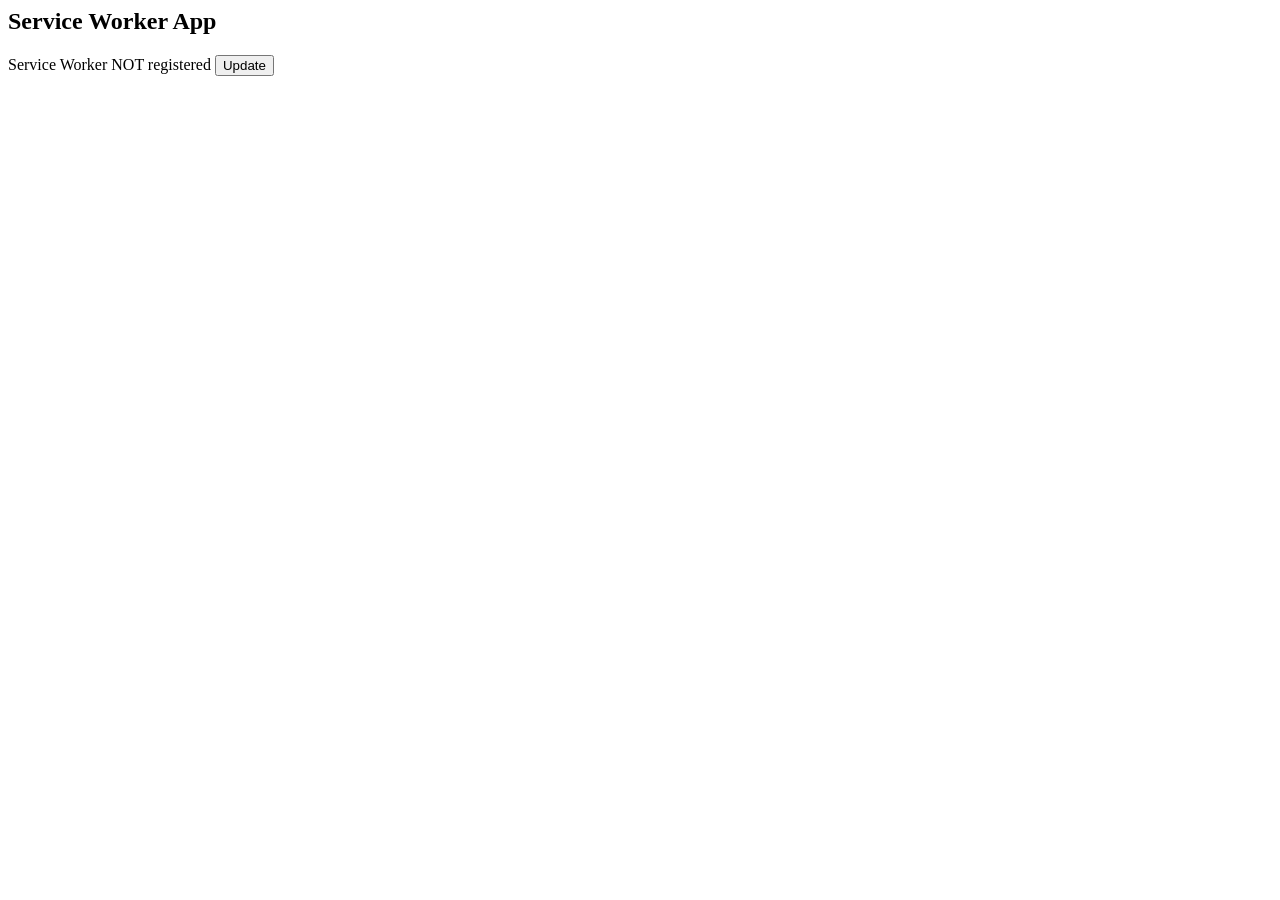
==== index.html @ 840a39ae "registering Service Worker" ====
<html lang="en">
<head>
    <meta charset="UTF-8">
    <meta name="viewport" content="width=device-width, initial-scale=1.0">
    <meta http-equiv="X-UA-Compatible" content="ie=edge">
    <title>Service Workers App</title>
</head>
<body>
    <h2>Service Worker App</h2>
    <output></output>
    <button onclick="update()">Update</button>
    <script>

        function update() {
            if('serviceWorker' in navigator){
                navigator.serviceWorker.getRegistration().then(registeration => {
                    registeration.update();
                }).catch(error => {
                    console.log("Error in updating Service Worker");
                })
            }
        }

        if('serviceWorker' in navigator) {
            
            //To register Service Worker
            navigator.serviceWorker.register("./serviceworker.js",{scope:"/"})
            .then(registeraton => {
                const scope = registeraton.scope;
                document.querySelector('output').innerHTML = `Service Worker registered successfully ${scope}`;
            })
            .catch(error => {
                document.querySelector("output").innerHTML = "Service Worker NOT registered";
            })


            //To Access Service Worker later on in the application
            navigator.serviceWorker.getRegistration().then(registeration => {
                registeration.addEventListener("updatefound", event => {
                    const swInstalling = registeration.installing;
                    swInstalling.addEventListener("statechanged", () =>{
                        if(swInstalling.state == 'installed'){
                            document.querySelector("output").innerHTML = "A New Service Worker is installed and waiting";
                        } else {
                            document.querySelector("output").innerHTML = "A new Service Worker is now controlling the page";
                        }
                    })
                })
            }).catch(error =>{

            })




        } else {
            document.querySelector("output").innerHTML = "Service Workers are not available";

        }


    </script>
</body>
</html>
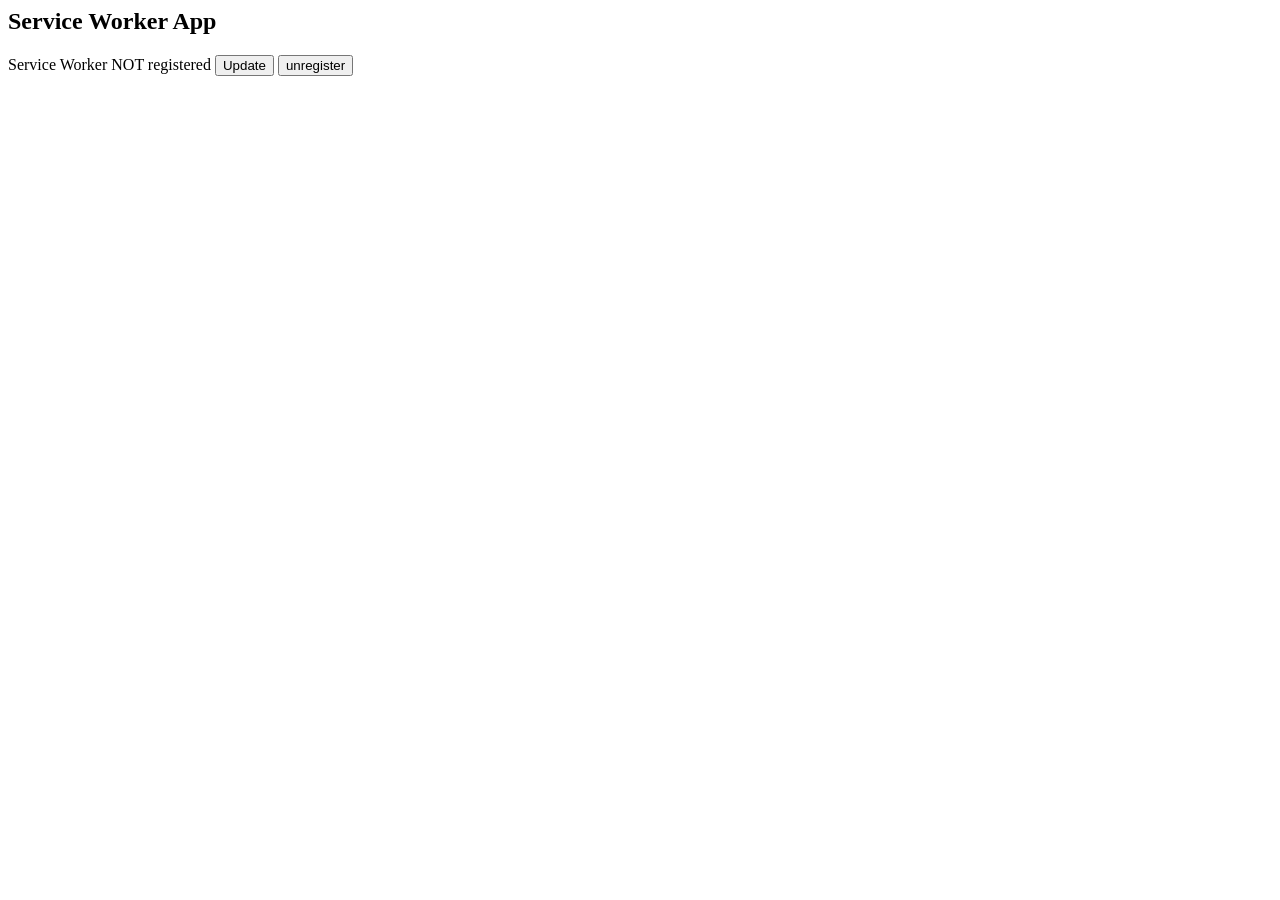
==== commit 8fdd3f84: "unregistering Service Worker" ====
--- a/index.html
+++ b/index.html
@@ -9,16 +9,23 @@
     <h2>Service Worker App</h2>
     <output></output>
     <button onclick="update()">Update</button>
+    <button onclick="unregister()">unregister</button>
     <script>
 
         function update() {
-            if('serviceWorker' in navigator){
-                navigator.serviceWorker.getRegistration().then(registeration => {
-                    registeration.update();
-                }).catch(error => {
-                    console.log("Error in updating Service Worker");
-                })
-            }
+            navigator.serviceWorker.getRegistration().then(registeration => {
+                registeration.update();
+            }).catch(error => {
+                console.log("Error in updating Service Worker");
+            })
+        }
+
+        function unregister() {
+            navigator.serviceWorker.getRegistration().then(registeration => {
+                registeration.unregister();
+            }).catch(error => {
+                console.log("Error in updating Service Worker");
+            })
         }
 
         if('serviceWorker' in navigator) {
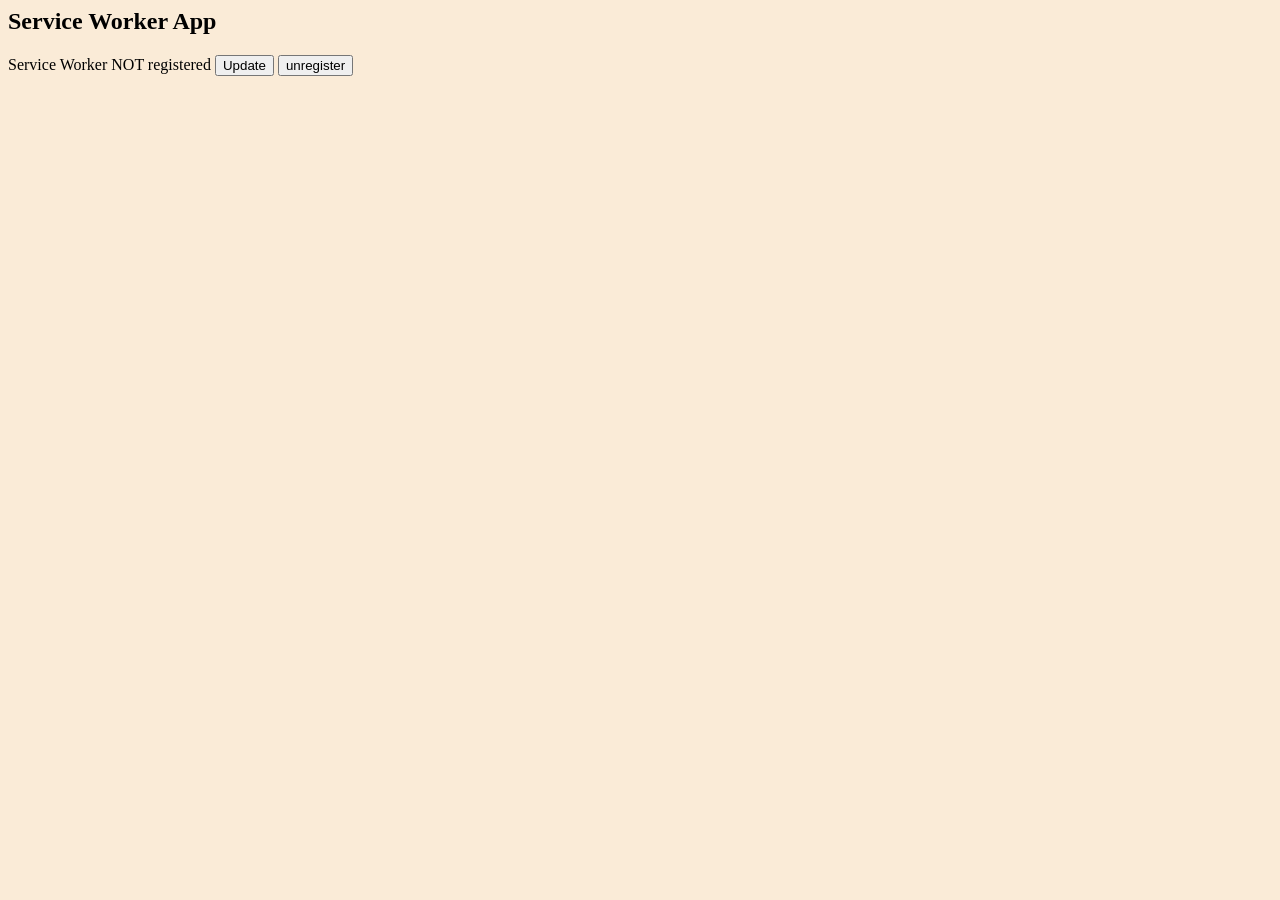
==== commit 739989ab: "Fetch event" ====
--- a/index.html
+++ b/index.html
@@ -4,6 +4,7 @@
     <meta name="viewport" content="width=device-width, initial-scale=1.0">
     <meta http-equiv="X-UA-Compatible" content="ie=edge">
     <title>Service Workers App</title>
+    <link href="style.css" rel="stylesheet" />
 </head>
 <body>
     <h2>Service Worker App</h2>
--- a/style.css
+++ b/style.css
@@ -0,0 +1,3 @@
+body {
+    background-color: antiquewhite;
+}
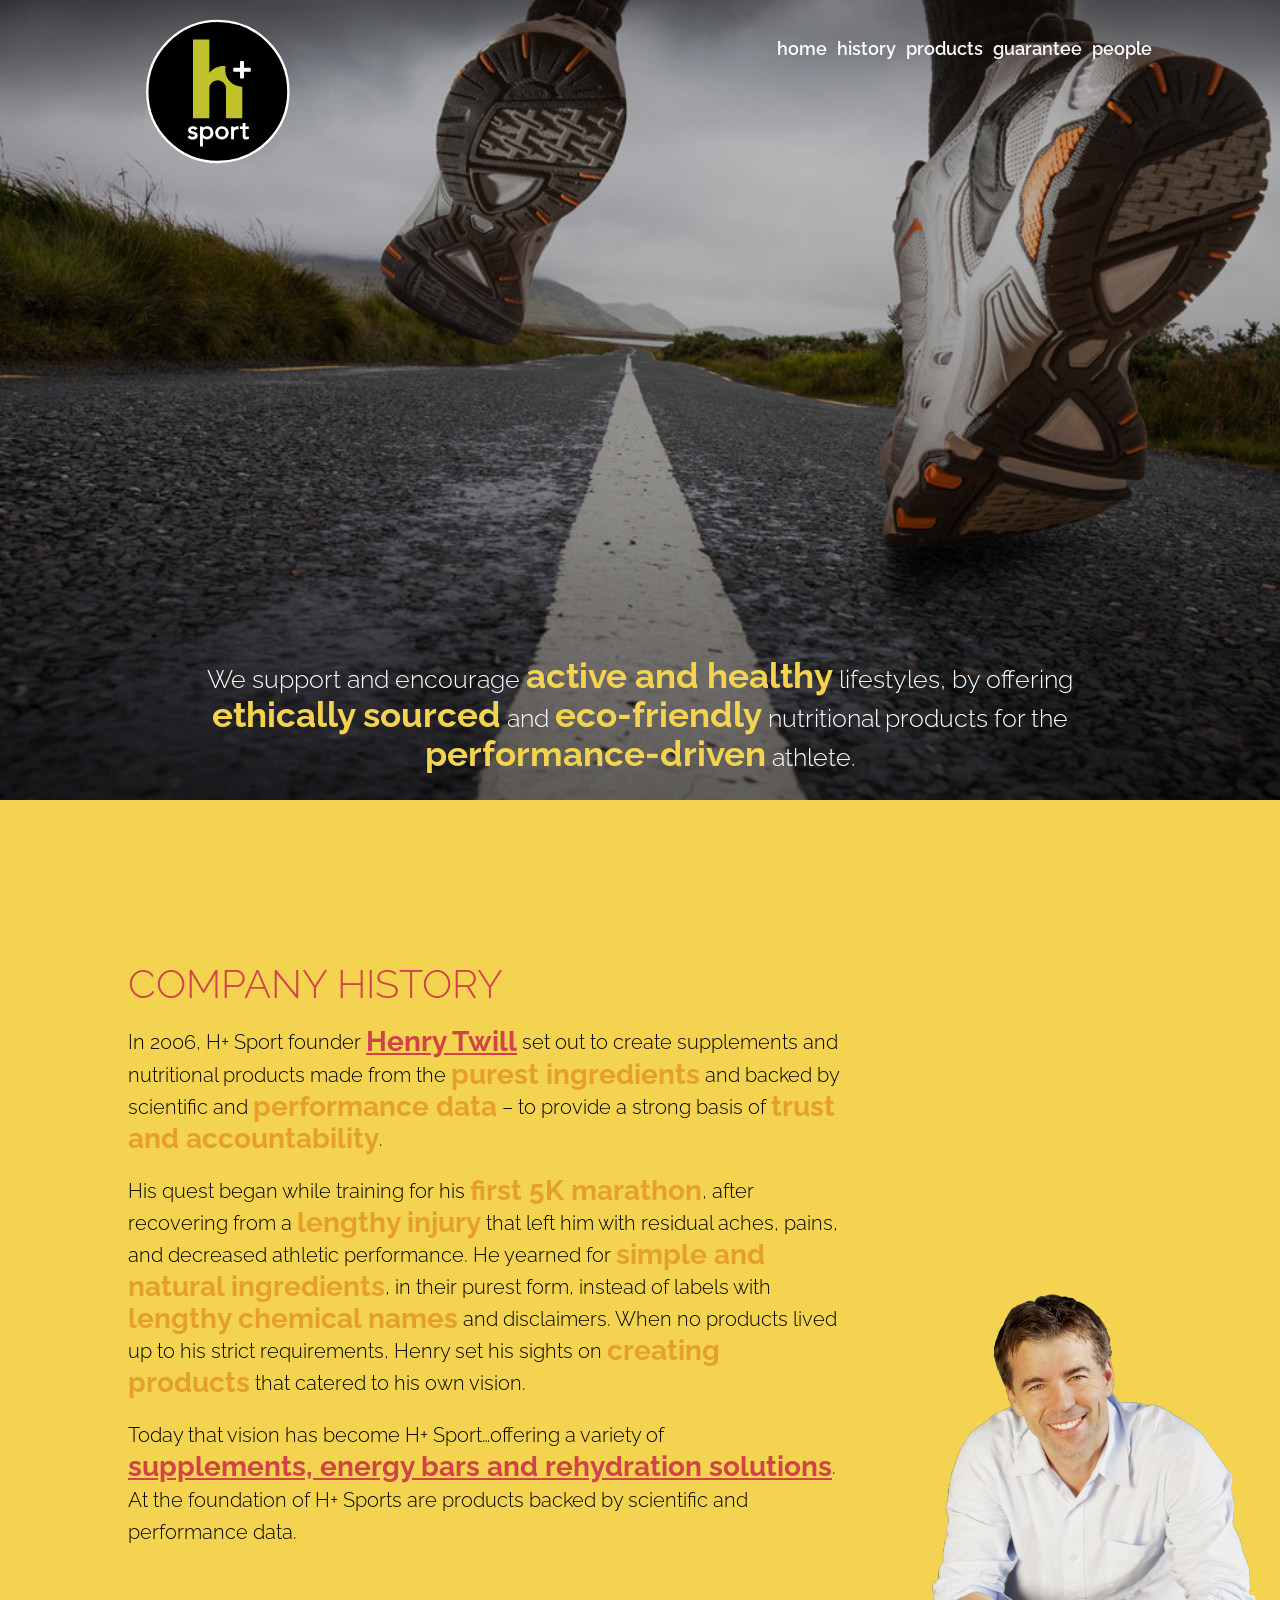
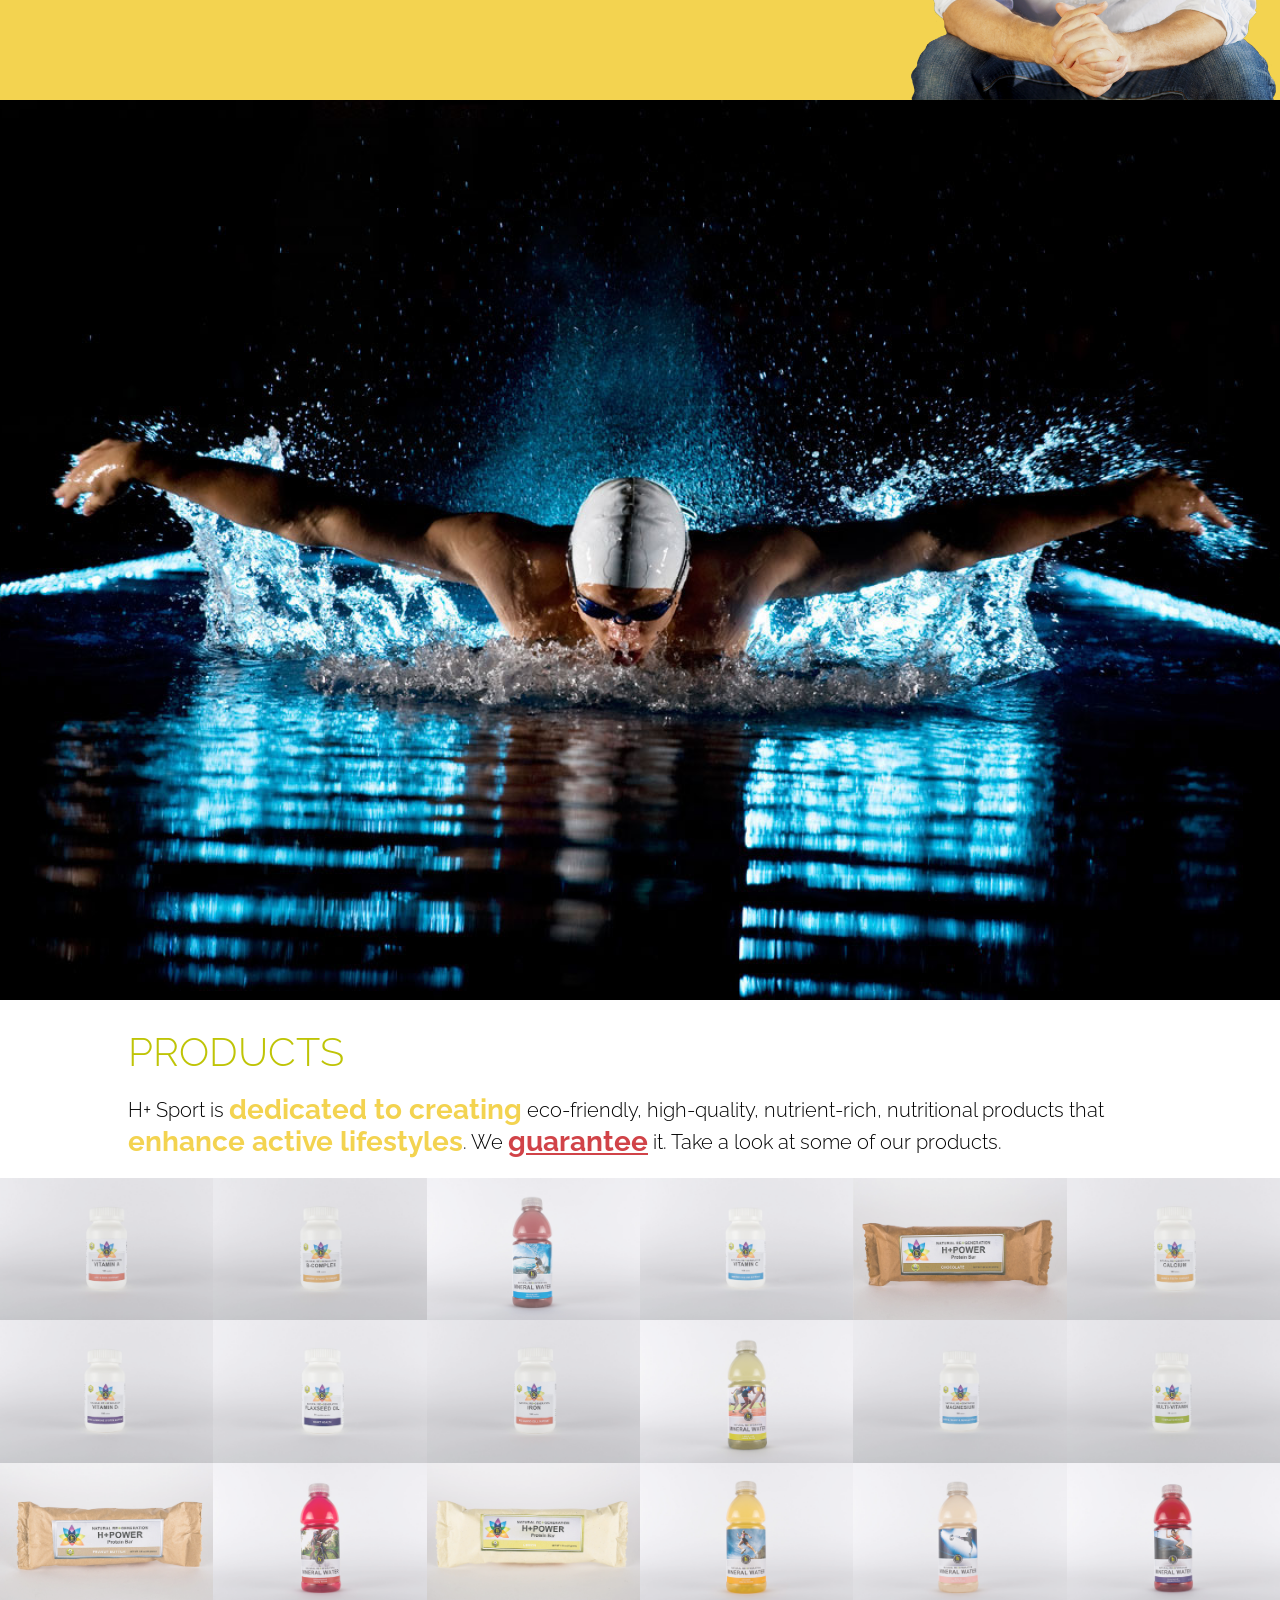
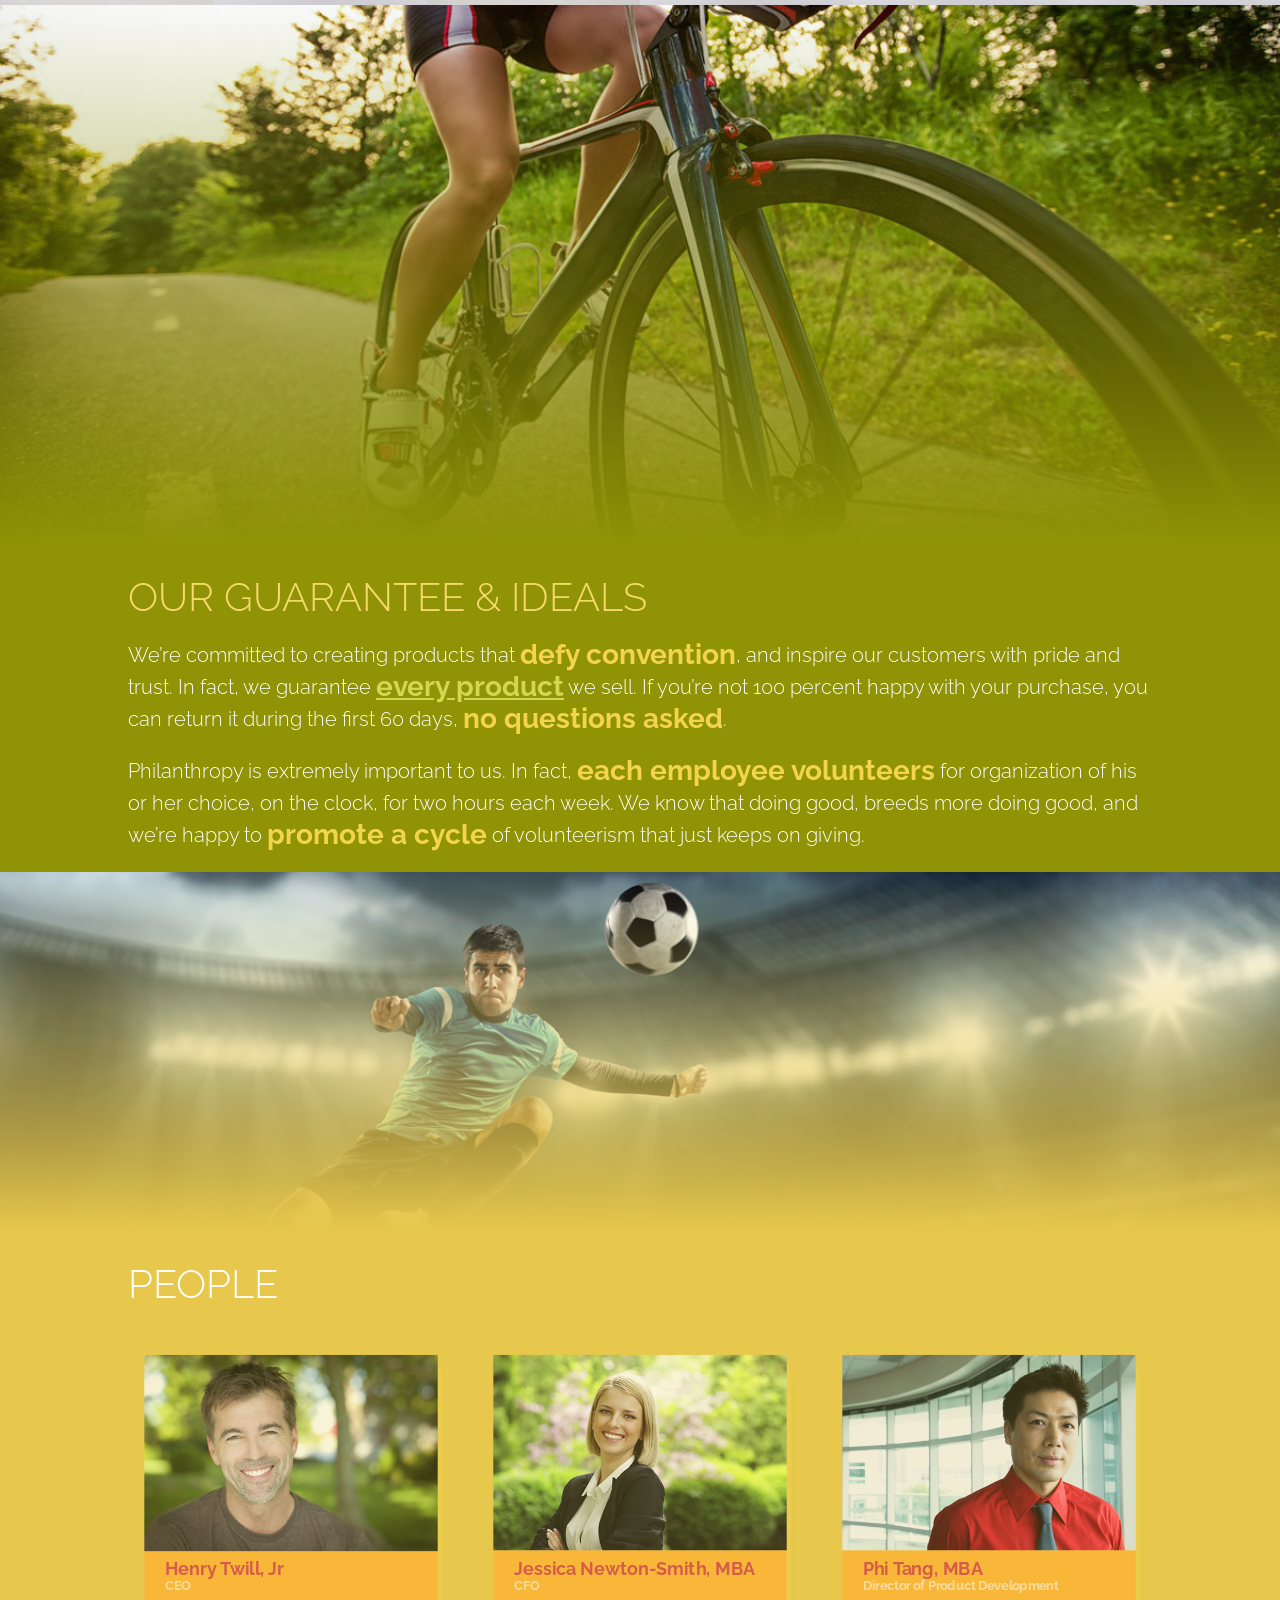
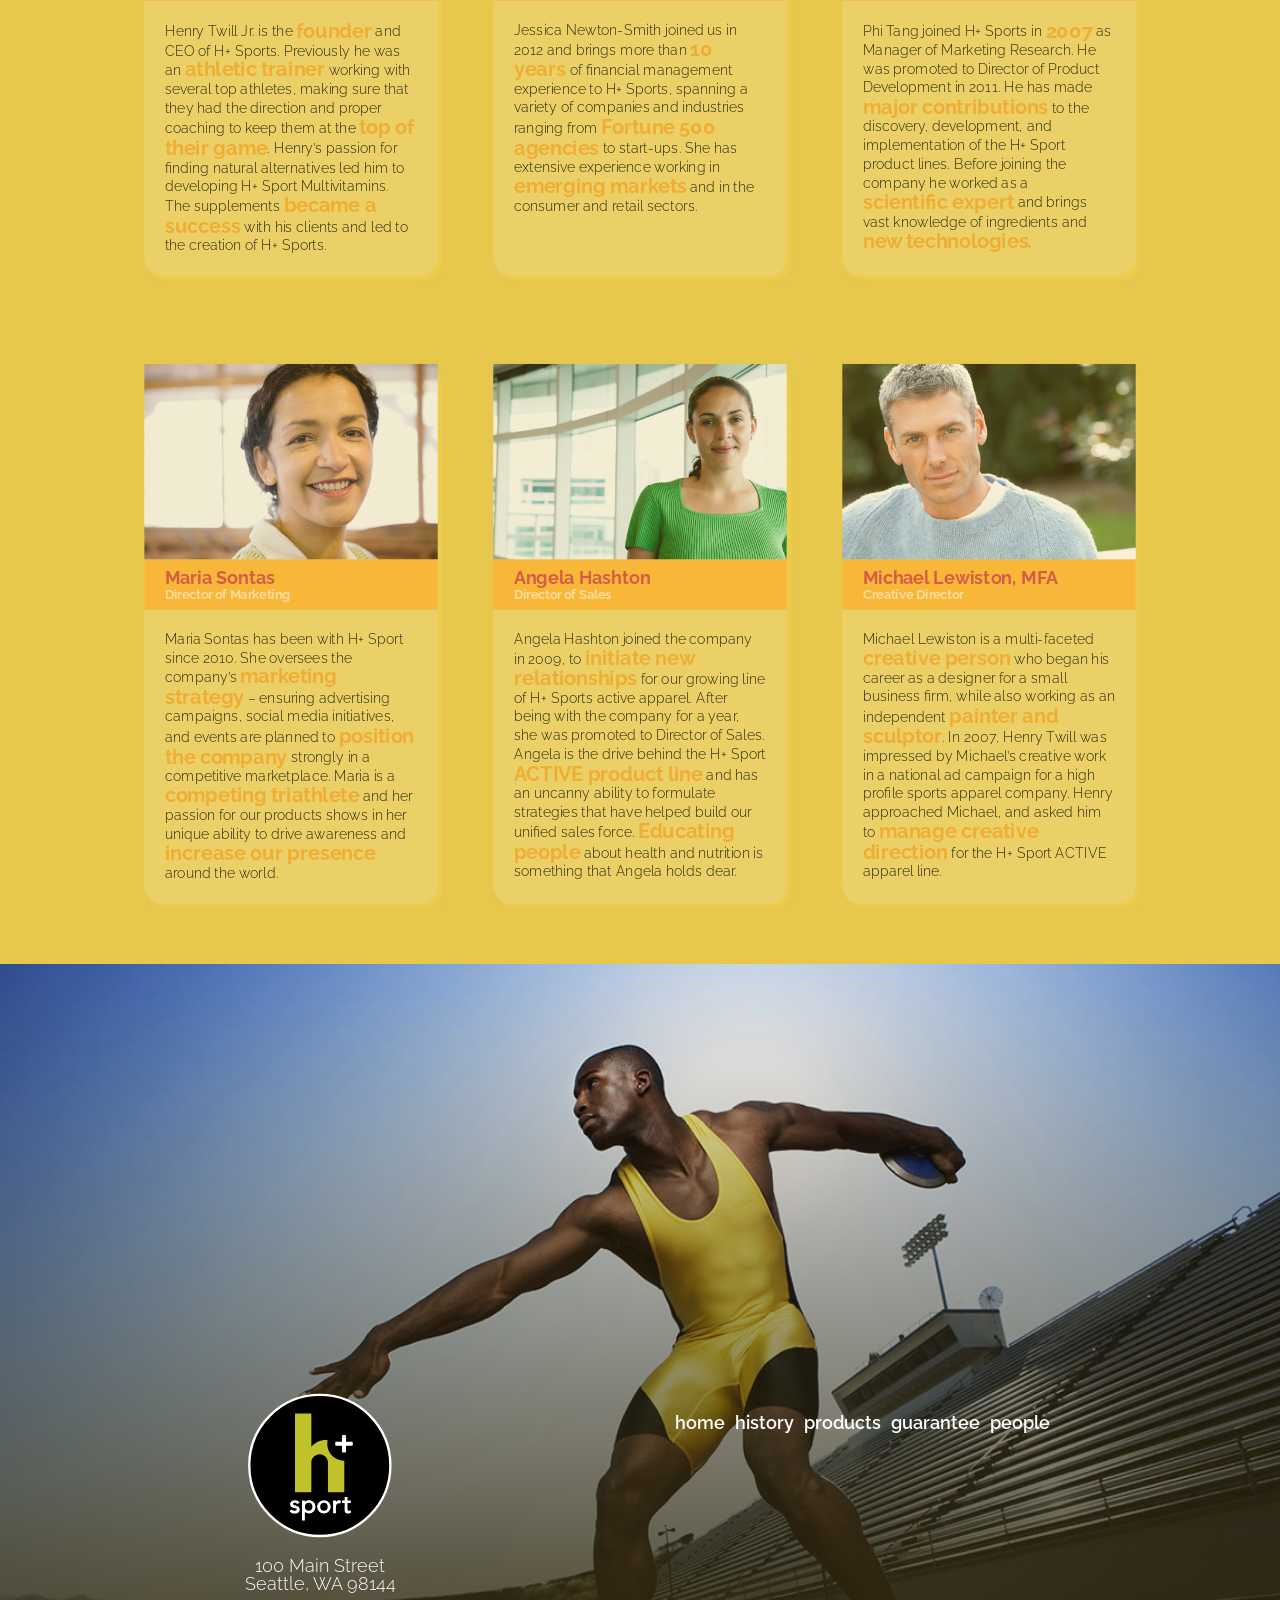
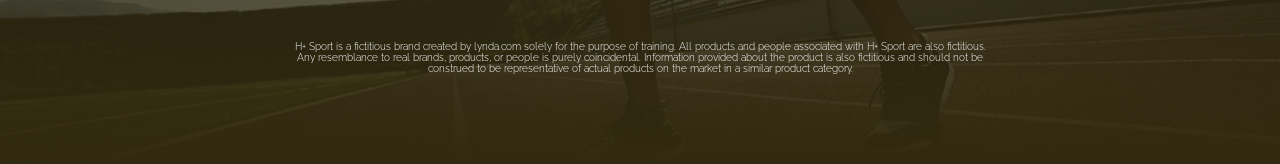
==== commit 7c5223cf: "Service Worker Request/Response" ====
--- a/index.html
+++ b/index.html
@@ -1,72 +1,99 @@
+<!doctype html>
 <html lang="en">
 <head>
-    <meta charset="UTF-8">
-    <meta name="viewport" content="width=device-width, initial-scale=1.0">
-    <meta http-equiv="X-UA-Compatible" content="ie=edge">
-    <title>Service Workers App</title>
-    <link href="style.css" rel="stylesheet" />
+  <meta charset="UTF-8">
+  <title>H+ Sport</title>
+  <link rel="stylesheet" href="css/style.css">
+  <meta name="viewport" content="width=device-width, initial-scale=1.0">
 </head>
 <body>
-    <h2>Service Worker App</h2>
-    <output></output>
-    <button onclick="update()">Update</button>
-    <button onclick="unregister()">unregister</button>
-    <script>
 
-        function update() {
-            navigator.serviceWorker.getRegistration().then(registeration => {
-                registeration.update();
-            }).catch(error => {
-                console.log("Error in updating Service Worker");
-            })
-        }
+<header id="home" class="header">
+  <nav class="nav" role="navigation">
+    <div class="container nav-elements">
+      <div class="branding">
+        <a href="#home"><img src="images/hpluslogo.svg" alt="Logo - H Plus Sports"></a>
+      </div><!-- branding -->
+      <ul class="navbar">
+        <li><a href="#home">home</a></li>
+        <li><a href="#history">history</a></li>
+        <li><a href="#products">products</a></li>
+        <li><a href="#guarantee">guarantee</a></li>
+        <li><a href="#people">people</a></li>
+      </ul><!-- navbar -->
+    </div><!-- container nav-elements -->
+  </nav>
+  <div class="container tagline">
+    <h1 class="headline">Our Mission</h1>
+    <p>We support and encourage <em>active and healthy</em> lifestyles, by offering <em>ethically sourced</em> and <em>eco-friendly</em> nutritional products for the <em>performance-driven</em> athlete.</p>
+  </div><!-- container tagline -->
+</header><!-- #home -->
 
-        function unregister() {
-            navigator.serviceWorker.getRegistration().then(registeration => {
-                registeration.unregister();
-            }).catch(error => {
-                console.log("Error in updating Service Worker");
-            })
-        }
+<section id="history" class="section">
+  <div class="container">
+    <div class="text-content">
+      <h2 class="headline">Company History</h2>
+      <p>In 2006, H+ Sport founder <a href="#employees-henrytwill">Henry Twill</a> set out to create supplements and nutritional products made from the <em>purest ingredients</em> and backed by scientific and <em>performance data</em> – to provide a strong basis of <em>trust and accountability</em>.</p>
+      <p>His quest began while training for his <em>first 5K marathon</em>, after recovering from a <em>lengthy injury</em> that left him with residual aches, pains, and decreased athletic performance. He yearned for <em>simple and natural ingredients</em>, in their purest form, instead of labels with <em>lengthy chemical names</em> and disclaimers. When no products lived up to his strict requirements, Henry set his sights on <em>creating products</em> that catered to his own vision.</p>
+      <p>Today that vision has become H+ Sport…offering a variety of <a href="#products">supplements, energy bars and rehydration solutions</a>. At the foundation of H+ Sports are products backed by scientific and performance data.</p>
+    </div>
+  </div><!-- container text -->
+</section><!-- #history -->
 
-        if('serviceWorker' in navigator) {
-            
-            //To register Service Worker
-            navigator.serviceWorker.register("./serviceworker.js",{scope:"/"})
-            .then(registeraton => {
-                const scope = registeraton.scope;
-                document.querySelector('output').innerHTML = `Service Worker registered successfully ${scope}`;
-            })
-            .catch(error => {
-                document.querySelector("output").innerHTML = "Service Worker NOT registered";
-            })
+<section id="products" class="section">
+  <header class="imageheader"></header>
+  <div class="container">
+    <h2 class="headline">Products</h2>
+    <p>H+ Sport is <em>dedicated to creating</em> eco-friendly, high-quality, nutrient-rich, nutritional products that <em>enhance active lifestyles</em>. We <a href="#guarantee">guarantee</a> it. Take a look at some of our products.</p>
+  </div><!-- container -->
 
+  <ul class="product-list"></ul>
+</section><!-- #products -->
 
-            //To Access Service Worker later on in the application
-            navigator.serviceWorker.getRegistration().then(registeration => {
-                registeration.addEventListener("updatefound", event => {
-                    const swInstalling = registeration.installing;
-                    swInstalling.addEventListener("statechanged", () =>{
-                        if(swInstalling.state == 'installed'){
-                            document.querySelector("output").innerHTML = "A New Service Worker is installed and waiting";
-                        } else {
-                            document.querySelector("output").innerHTML = "A new Service Worker is now controlling the page";
-                        }
-                    })
-                })
-            }).catch(error =>{
+<section id="guarantee" class="section">
+  <header class="imageheader"></header>
+  <div class="container">
+    <h2 class="headline">Our Guarantee &amp; Ideals</h2>
+    <p>We’re committed to creating products that <em>defy convention</em>, and inspire our customers with pride and trust. In fact, we guarantee <a href="#products">every product</a> we sell. If you’re not 100 percent happy with your purchase, you can return it during the first 60 days, <em>no questions asked</em>.</p>
+    <p>Philanthropy is extremely important to us. In fact, <em>each employee volunteers</em> for organization of his or her choice, on the clock, for two hours each week. We know that doing good, breeds more doing good, and we’re happy to <em>promote a cycle</em> of volunteerism that just keeps on giving.</p>
+  </div>
+</section><!-- guarantee -->
 
-            })
+<section id="people" class="section">
+  <header class="imageheader"></header>
+  <div class="container">
+    <h2 class="headline">People</h2>
+    <div class="people-cards"></div>
+</section><!-- people -->
 
+<footer class="footer">
+  <header class="imageheader"></header>
+  <div class="container">
+  <nav class="nav" role="navigation">
+    <div class="container nav-elements">
+      <div class="branding">
+        <a href="#home"><img src="images/hpluslogo.svg" alt="Logo - H Plus Sports"></a>
+        <p class="address">100 Main Street<br>
+        Seattle, WA 98144
+      </p>
+      </div>
+      <ul class="navbar">
+        <li><a href="#home">home</a></li>
+        <li><a href="#history">history</a></li>
+        <li><a href="#products">products</a></li>
+        <li><a href="#guarantee">guarantee</a></li>
+        <li><a href="#people">people</a></li>
+      </ul>
+    </div>
+  </nav>
+  <p class="legal">H+ Sport is a fictitious brand created by lynda.com solely for the purpose of training. All products and people associated with H+ Sport are also fictitious. Any resemblance to real brands, products, or people is purely coincidental. Information provided about the product is also fictitious and should not be construed to be representative of actual products on the market in a similar product category.</p>
+</div><!-- container -->
+</footer><!-- footer -->
 
+<script src="js/tv4.min.js"></script>
+<script src="js/data.js"></script>
+<script src="js/schemas.js"></script>
+<script src="js/script.js"></script>
 
-
-        } else {
-            document.querySelector("output").innerHTML = "Service Workers are not available";
-
-        }
-
-
-    </script>
 </body>
-</html>+</html>
--- a/css/style.css
+++ b/css/style.css
@@ -0,0 +1,5 @@
+@import url(https://fonts.googleapis.com/css?family=Raleway:300,600,700);html{font-size:62.5%;box-sizing:border-box}*,:after,:before{box-sizing:inherit}body{margin:0;padding:0;color:#000;background-color:#fff;font-family:Raleway,Helvetica,Arial,sans-serif;font-size:1.8rem;line-height:160%;font-weight:300}.container{width:80%;max-width:1200px;margin:0 auto}h1,h2,h3,h4,h5,h6{margin:0;padding:0;font-family:Raleway,Helvetica,Arial,sans-serif;color:#bfc406}img{display:block;max-width:100%}a{font-weight:700;color:#d14348}a:focus,a:hover{text-decoration:none}em{font-weight:700;font-size:140%;color:#f3d350;font-style:normal}.header{background:-webkit-linear-gradient(top,rgba(0,0,0,.2),rgba(0,0,0,.5)),url(../images/backgrounds/running.jpg);background:linear-gradient(180deg,rgba(0,0,0,.2),rgba(0,0,0,.5)),url(../images/backgrounds/running.jpg);background-repeat:no-repeat;background-position:center center;background-size:cover;height:100vh;max-height:500px;display:-webkit-box;display:-webkit-flex;display:-ms-flexbox;display:flex;-webkit-box-orient:vertical;-webkit-box-direction:normal;-webkit-flex-direction:column;-ms-flex-direction:column;flex-direction:column;-webkit-box-pack:justify;-webkit-justify-content:space-between;-ms-flex-pack:justify;justify-content:space-between;text-align:center}.header .tagline{display:none}@media screen and (min-width:600px){.header{background:-webkit-linear-gradient(top,rgba(0,0,0,.2),rgba(0,0,0,.5)),url(../images/backgrounds/running.jpg);background:linear-gradient(180deg,rgba(0,0,0,.2),rgba(0,0,0,.5)),url(../images/backgrounds/running.jpg);background-repeat:no-repeat;background-position:center center;background-size:cover;height:100vh;max-height:800px}}@media screen and (min-width:600px){.header .tagline{display:block;color:#fff;max-width:40em;line-height:140%;font-size:2.5rem}.header .tagline h1{display:none}.header .tagline em{font-size:140%;color:#f3d350;font-style:normal}}.nav{margin-top:1.75rem/* navelements */}.nav .nav-elements{/* navbar */}.nav .nav-elements .branding{max-width:180px;margin:0 auto}.nav .nav-elements .navbar{margin:0;padding:0;line-height:120%;list-style-type:none;margin-top:2rem;width:100%}.nav .nav-elements .navbar a{font-weight:600;color:#fff;text-decoration:none;padding:0 1rem;-webkit-transition:1s ease-out;transition:1s ease-out}.nav .nav-elements .navbar a:after{content:'';display:block;height:5px;width:0;margin:0 .5rem;-webkit-transition:width .3s ease-out,background-color .3s ease-out;transition:width .3s ease-out,background-color .3s ease-out}.nav .nav-elements .navbar a:hover{color:#f3d350}.nav .nav-elements .navbar a:hover:after{width:100%;background:#f3d350}@media screen and (min-width:600px){.nav .nav-elements{display:-webkit-box;display:-webkit-flex;display:-ms-flexbox;display:flex}}@media screen and (min-width:600px){.nav .nav-elements .branding{width:30%;margin:0}}@media screen and (min-width:600px){.nav .nav-elements .navbar{display:-webkit-box;display:-webkit-flex;display:-ms-flexbox;display:flex;-webkit-box-pack:end;-webkit-justify-content:flex-end;-ms-flex-pack:end;justify-content:flex-end;-webkit-align-content:flex-start;-ms-flex-line-pack:start;align-content:flex-start;-webkit-flex-wrap:wrap;-ms-flex-wrap:wrap;flex-wrap:wrap}}
+/* nav */.footer{background-color:#312a10;color:#fff;padding:0 0 5em;line-height:100%;text-align:center;display:-webkit-box;display:-webkit-flex;display:-ms-flexbox;display:flex;-webkit-box-align:end;-webkit-align-items:flex-end;-ms-flex-align:end;align-items:flex-end;background:-webkit-linear-gradient(top,transparent,#312a10),url(../images/backgrounds/discthrower.jpg);background:linear-gradient(180deg,transparent,#312a10),url(../images/backgrounds/discthrower.jpg);background-repeat:no-repeat;background-position:center center;background-size:cover;height:100vh;max-height:800px}.footer .nav{margin-top:0}.footer .legal{max-width:700px;margin:0 auto;font-size:1rem;line-height:110%;margin-top:3rem}.section{min-height:40vh;display:-webkit-box;display:-webkit-flex;display:-ms-flexbox;display:flex;-webkit-box-orient:vertical;-webkit-box-direction:normal;-webkit-flex-direction:column;-ms-flex-direction:column;flex-direction:column;-webkit-box-pack:center;-webkit-justify-content:center;-ms-flex-pack:center;justify-content:center;line-height:160%}.section .headline{text-transform:uppercase;font-weight:300;font-size:4rem;margin-top:3rem;line-height:110%}.section a,.section em{font-size:140%;vertical-align:-6%}@media screen and (min-width:600px){.section{font-size:2rem}}#history{background-color:#f3d350}#history .headline{color:#d14348}#history em{color:#e69f2a}@media screen and (min-width:1200px){#history{background-image:url(../images/employees/HenryTwill_outline.png);background-repeat:no-repeat;background-position:bottom right;background-size:30% auto;min-height:100vh}#history .text-content{width:70%}}#products{/*.product-list*/}#products .imageheader{background:-webkit-linear-gradient(top,transparent,transparent),url(../images/backgrounds/swimming.jpg);background:linear-gradient(180deg,transparent,transparent),url(../images/backgrounds/swimming.jpg);background-repeat:no-repeat;background-position:center center;background-size:cover;height:100vh;max-height:auto}#products .product-list{padding:0;margin:0;list-style:none;display:-webkit-box;display:-webkit-flex;display:-ms-flexbox;display:flex;-webkit-flex-flow:row wrap;-ms-flex-flow:row wrap;flex-flow:row wrap/*.product-item*/}#products .product-list .product-item{position:relative;color:#fff;overflow:hidden;width:50%;-webkit-transition:all .4s ease-in-out;transition:all .4s ease-in-out;opacity:.8/*.product-name*/}#products .product-list .product-item .product-name{background:#d14348;color:#f3d350;font-weight:700;font-size:80%;text-align:center;position:absolute;bottom:0;width:100%;display:none}#products .product-list .product-item:focus .product-name,#products .product-list .product-item:hover .product-name{display:block}#products .product-list .product-item:focus,#products .product-list .product-item:hover{opacity:1;-webkit-transform:scale(1.3);transform:scale(1.3);z-index:1}#products .product-list .product-item:focus .product-name,#products .product-list .product-item:hover .product-name{display:block;-webkit-animation:a 1s;animation:a 1s}@-webkit-keyframes a{0%{-webkit-transform:translate3d(0,100%,0);transform:translate3d(0,100%,0);visibility:visible}to{-webkit-transform:translateZ(0);transform:translateZ(0)}}@keyframes a{0%{-webkit-transform:translate3d(0,100%,0);transform:translate3d(0,100%,0);visibility:visible}to{-webkit-transform:translateZ(0);transform:translateZ(0)}}@media screen and (min-width:600px){#products .product-list .product-item{width:33.33333%}}@media screen and (min-width:900px){#products .product-list .product-item{width:25%}}@media screen and (min-width:1200px){#products .product-list .product-item{width:16.66667%}}
+/* products*/#guarantee{color:#fff;font-size:2rem;background-color:#8f9305}#guarantee .imageheader{background:-webkit-linear-gradient(top,transparent,#8f9305),url(../images/backgrounds/cycling.jpg);background:linear-gradient(180deg,transparent,#8f9305),url(../images/backgrounds/cycling.jpg);background-repeat:no-repeat;background-position:bottom;background-size:cover;height:100vh;max-height:60vh}#guarantee .headline{color:#f5da6a}#guarantee a{color:#d2d651}#people{background-color:#e7c84c/*.people-cards*/}#people .imageheader{background:-webkit-linear-gradient(top,transparent,#e7c84c),url(../images/backgrounds/soccer.jpg);background:linear-gradient(180deg,transparent,#e7c84c),url(../images/backgrounds/soccer.jpg);background-repeat:no-repeat;background-position:top;background-size:cover;height:100vh;max-height:40vh}#people .headline{color:#fff;padding-bottom:2rem}#people .people-cards{/*.person-card*/}#people .people-cards .person-card{background:hsla(0,0%,100%,.2);box-shadow:5px 5px 3px rgba(243,211,80,.5);border-radius:20px;margin-bottom:3rem;-webkit-transition:all .2s ease-in;transition:all .2s ease-in;-webkit-transform:scale(.9);transform:scale(.9);opacity:.8/*.card-text*/}#people .people-cards .person-card .card-info{background:rgba(255,177,47,.9);padding:3% 7%}#people .people-cards .person-card .card-info .card-name{font-size:2rem;line-height:110%;color:#d14348}#people .people-cards .person-card .card-info .card-title{color:hsla(0,0%,100%,.6);font-size:1.4rem;line-height:100%}
+/*.card-info*/#people .people-cards .person-card .card-text{font-size:1.6rem;font-weight:300;line-height:130%;margin:0;padding:7%}#people .people-cards .person-card .card-text em{color:#f2a82d;font-size:2.2rem}#people .people-cards .person-card:hover{-webkit-transform:scale(1.05);transform:scale(1.05);opacity:1}@media screen and (min-width:600px){#people .people-cards{display:-webkit-box;display:-webkit-flex;display:-ms-flexbox;display:flex;-webkit-flex-wrap:wrap;-ms-flex-wrap:wrap;flex-wrap:wrap;-webkit-box-pack:justify;-webkit-justify-content:space-between;-ms-flex-pack:justify;justify-content:space-between}}@media screen and (min-width:600px){#people .people-cards .person-card{width:calc(100%/2 - 1.5rem)}}@media screen and (min-width:1200px){#people .people-cards .person-card{width:calc(100%/3 - 1.5rem)}}
+/*.people*/
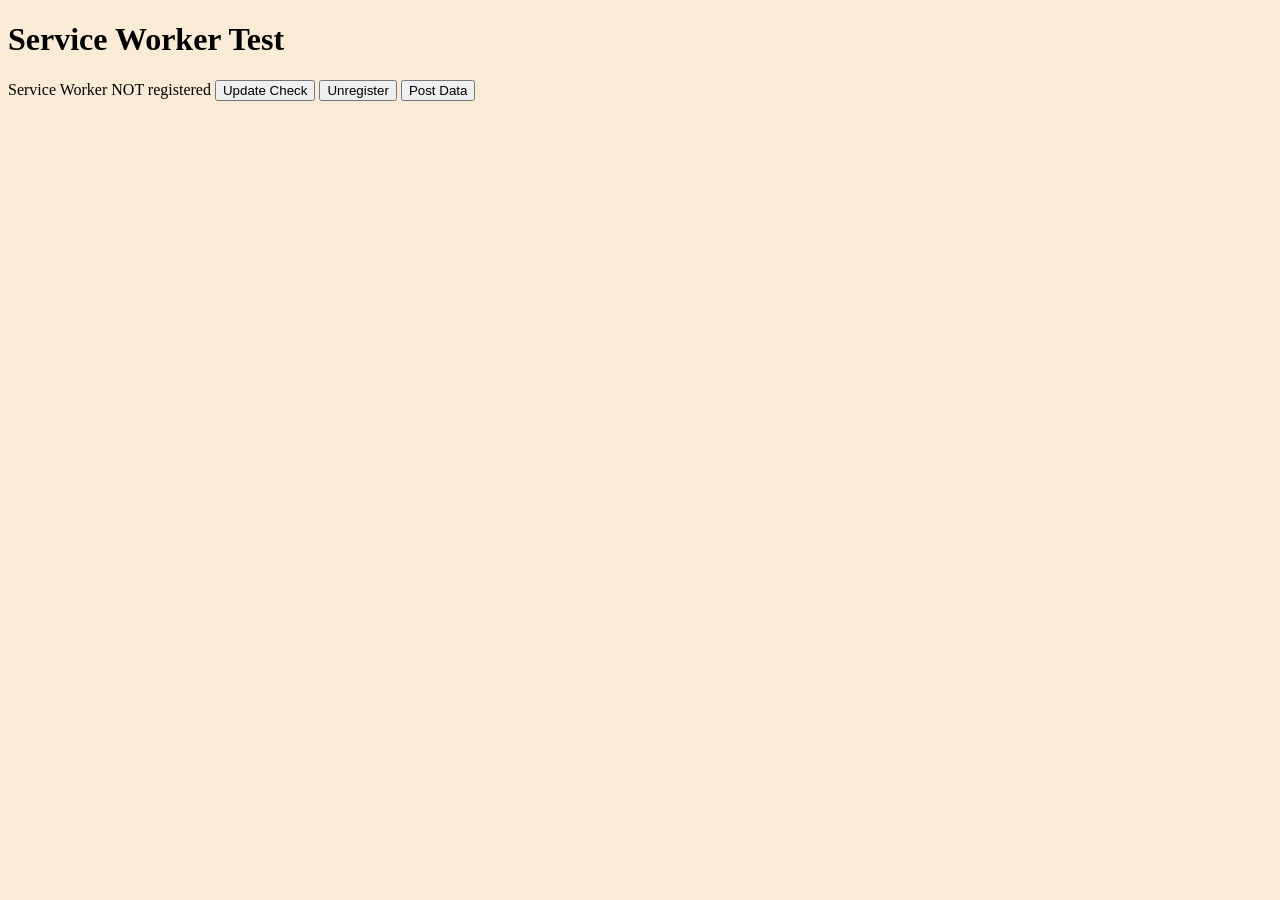
==== commit 4b566951: "Reverting last commit" ====
--- a/index.html
+++ b/index.html
@@ -1,99 +1,75 @@
 <!doctype html>
-<html lang="en">
-<head>
-  <meta charset="UTF-8">
-  <title>H+ Sport</title>
-  <link rel="stylesheet" href="css/style.css">
-  <meta name="viewport" content="width=device-width, initial-scale=1.0">
-</head>
-<body>
+<title>First Service Worker</title>
 
-<header id="home" class="header">
-  <nav class="nav" role="navigation">
-    <div class="container nav-elements">
-      <div class="branding">
-        <a href="#home"><img src="images/hpluslogo.svg" alt="Logo - H Plus Sports"></a>
-      </div><!-- branding -->
-      <ul class="navbar">
-        <li><a href="#home">home</a></li>
-        <li><a href="#history">history</a></li>
-        <li><a href="#products">products</a></li>
-        <li><a href="#guarantee">guarantee</a></li>
-        <li><a href="#people">people</a></li>
-      </ul><!-- navbar -->
-    </div><!-- container nav-elements -->
-  </nav>
-  <div class="container tagline">
-    <h1 class="headline">Our Mission</h1>
-    <p>We support and encourage <em>active and healthy</em> lifestyles, by offering <em>ethically sourced</em> and <em>eco-friendly</em> nutritional products for the <em>performance-driven</em> athlete.</p>
-  </div><!-- container tagline -->
-</header><!-- #home -->
+<h1>Service Worker Test</h1>
+<link rel="stylesheet" href="styles.css">
+<output></output>
 
-<section id="history" class="section">
-  <div class="container">
-    <div class="text-content">
-      <h2 class="headline">Company History</h2>
-      <p>In 2006, H+ Sport founder <a href="#employees-henrytwill">Henry Twill</a> set out to create supplements and nutritional products made from the <em>purest ingredients</em> and backed by scientific and <em>performance data</em> – to provide a strong basis of <em>trust and accountability</em>.</p>
-      <p>His quest began while training for his <em>first 5K marathon</em>, after recovering from a <em>lengthy injury</em> that left him with residual aches, pains, and decreased athletic performance. He yearned for <em>simple and natural ingredients</em>, in their purest form, instead of labels with <em>lengthy chemical names</em> and disclaimers. When no products lived up to his strict requirements, Henry set his sights on <em>creating products</em> that catered to his own vision.</p>
-      <p>Today that vision has become H+ Sport…offering a variety of <a href="#products">supplements, energy bars and rehydration solutions</a>. At the foundation of H+ Sports are products backed by scientific and performance data.</p>
-    </div>
-  </div><!-- container text -->
-</section><!-- #history -->
+<button onclick="update()">Update Check</button>
+<button onclick="unregister()">Unregister</button>
+<button onclick="postData()">Post Data</button>
 
-<section id="products" class="section">
-  <header class="imageheader"></header>
-  <div class="container">
-    <h2 class="headline">Products</h2>
-    <p>H+ Sport is <em>dedicated to creating</em> eco-friendly, high-quality, nutrient-rich, nutritional products that <em>enhance active lifestyles</em>. We <a href="#guarantee">guarantee</a> it. Take a look at some of our products.</p>
-  </div><!-- container -->
+<script>
+function postData() {
+    fetch("/api/data", {
+        method: "POST",
+        body: {
+            data: ["Chile", "USA", "China"]
+        }
+    })
+}
 
-  <ul class="product-list"></ul>
-</section><!-- #products -->
+function update() {
+    navigator.serviceWorker.getRegistration()
+        .then(registration => {
+            registration.update();
+        });
+}
 
-<section id="guarantee" class="section">
-  <header class="imageheader"></header>
-  <div class="container">
-    <h2 class="headline">Our Guarantee &amp; Ideals</h2>
-    <p>We’re committed to creating products that <em>defy convention</em>, and inspire our customers with pride and trust. In fact, we guarantee <a href="#products">every product</a> we sell. If you’re not 100 percent happy with your purchase, you can return it during the first 60 days, <em>no questions asked</em>.</p>
-    <p>Philanthropy is extremely important to us. In fact, <em>each employee volunteers</em> for organization of his or her choice, on the clock, for two hours each week. We know that doing good, breeds more doing good, and we’re happy to <em>promote a cycle</em> of volunteerism that just keeps on giving.</p>
-  </div>
-</section><!-- guarantee -->
+function unregister() {
+    navigator.serviceWorker.getRegistration()
+        .then(registration => {
+            registration.unregister();
+        });
+}
 
-<section id="people" class="section">
-  <header class="imageheader"></header>
-  <div class="container">
-    <h2 class="headline">People</h2>
-    <div class="people-cards"></div>
-</section><!-- people -->
+if ('serviceWorker' in navigator) {
+    navigator.serviceWorker.register("serviceworker.js",
+        { scope: "/" })
+        .then( registration => {
+            const scope = registration.scope;
+            document.querySelector("output").innerHTML = 
+                `Service Worker registered properly at ${scope}`;
+        })
+        .catch( error => {
+            document.querySelector("output").innerHTML = 
+                "Service Worker NOT registered";
+        });
+} else {
+    document.querySelector("output").innerHTML = 
+                "Service Worker NOT available";
+}
 
-<footer class="footer">
-  <header class="imageheader"></header>
-  <div class="container">
-  <nav class="nav" role="navigation">
-    <div class="container nav-elements">
-      <div class="branding">
-        <a href="#home"><img src="images/hpluslogo.svg" alt="Logo - H Plus Sports"></a>
-        <p class="address">100 Main Street<br>
-        Seattle, WA 98144
-      </p>
-      </div>
-      <ul class="navbar">
-        <li><a href="#home">home</a></li>
-        <li><a href="#history">history</a></li>
-        <li><a href="#products">products</a></li>
-        <li><a href="#guarantee">guarantee</a></li>
-        <li><a href="#people">people</a></li>
-      </ul>
-    </div>
-  </nav>
-  <p class="legal">H+ Sport is a fictitious brand created by lynda.com solely for the purpose of training. All products and people associated with H+ Sport are also fictitious. Any resemblance to real brands, products, or people is purely coincidental. Information provided about the product is also fictitious and should not be construed to be representative of actual products on the market in a similar product category.</p>
-</div><!-- container -->
-</footer><!-- footer -->
+if ('serviceWorker' in navigator) {
+    navigator.serviceWorker.getRegistration()
+        .then( registration => {
+            registration.addEventListener("updatefound", event => {
+                const swInstalling = registration.installing;
+                swInstalling.addEventListener("statechange", () => {
+                    if (swInstalling.state=='installed') {
+                        document.querySelector("output").innerHTML = 
+                "A new Service Worker is installed and waiting";                        
+                    } else {
+                        document.querySelector("output").innerHTML = 
+                "A new Service Worker is now controlling the page";
+                    }
+                });
+            });
+        })
+        .catch( error => {
 
-<script src="js/tv4.min.js"></script>
-<script src="js/data.js"></script>
-<script src="js/schemas.js"></script>
-<script src="js/script.js"></script>
+        });
+}
 
-</body>
-</html>
+
+</script>
--- a/styles.css
+++ b/styles.css
@@ -0,0 +1,3 @@
+body {
+    background: antiquewhite;
+}
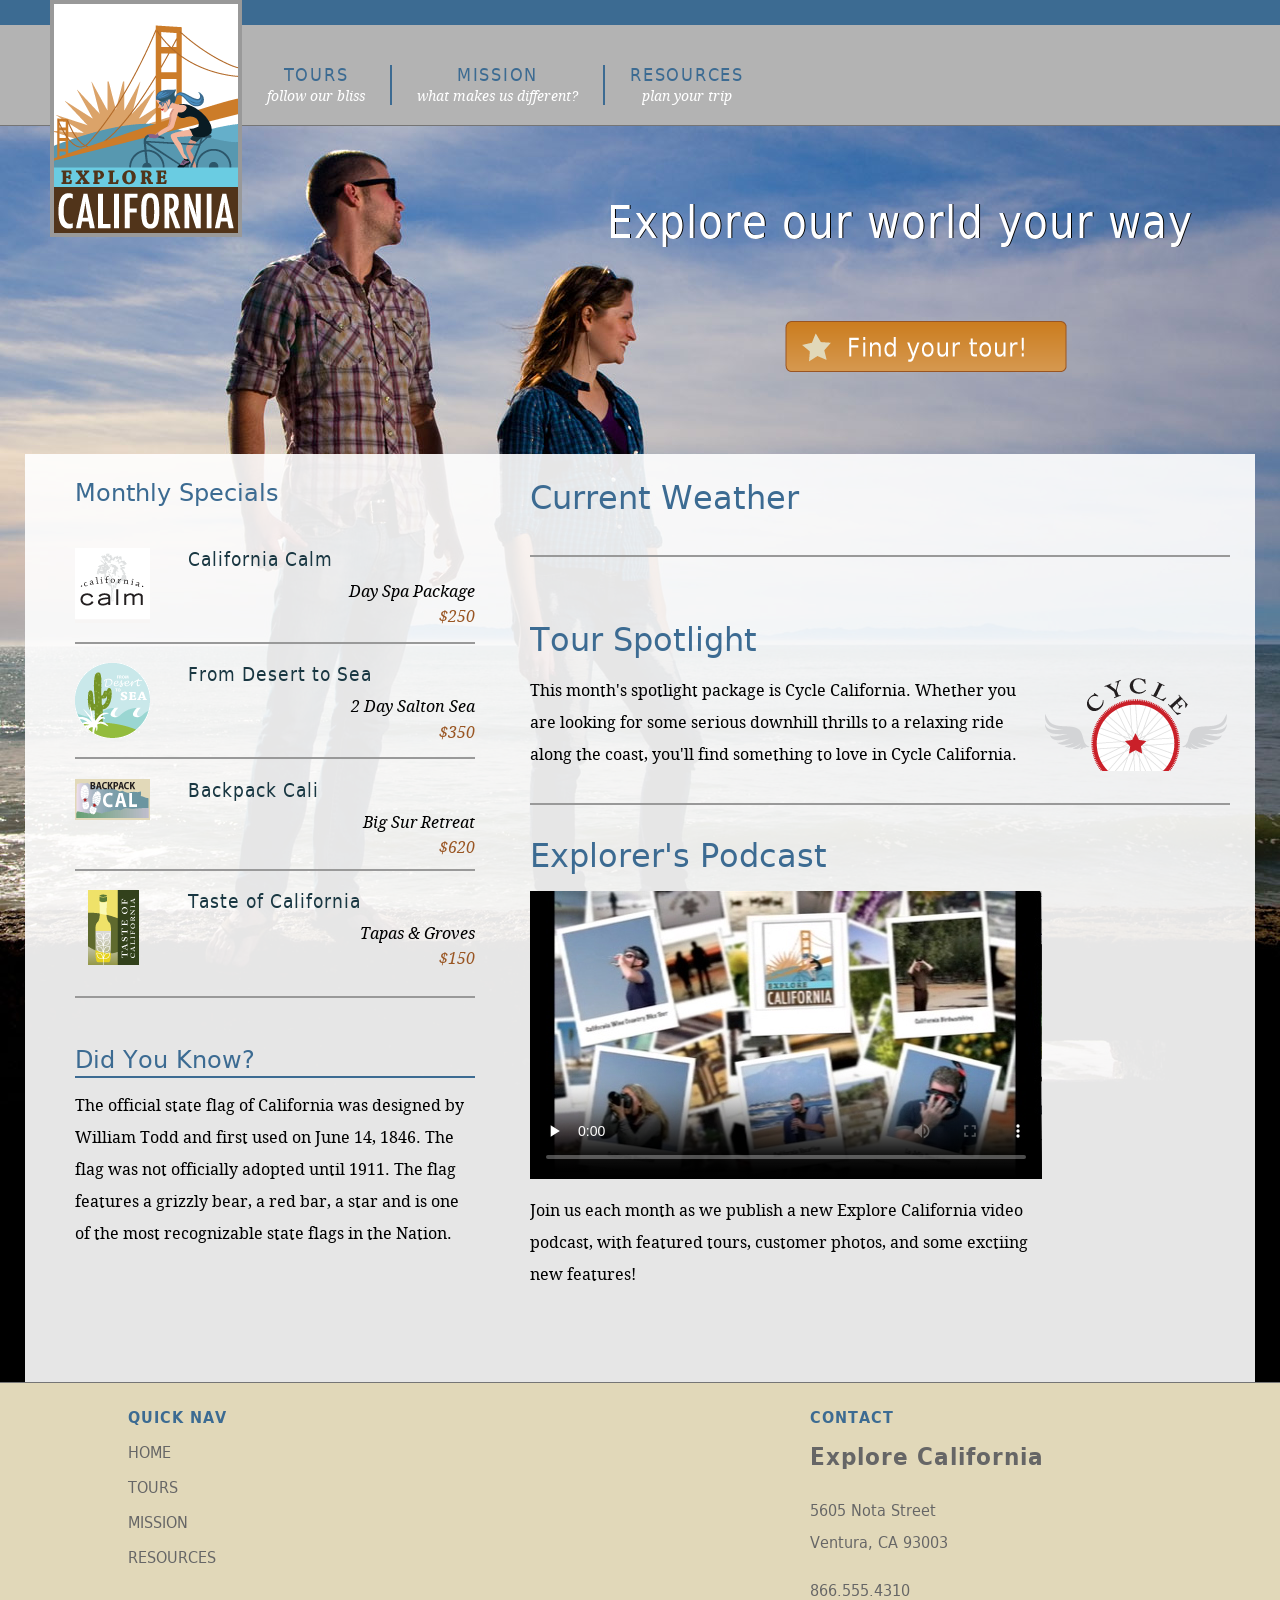
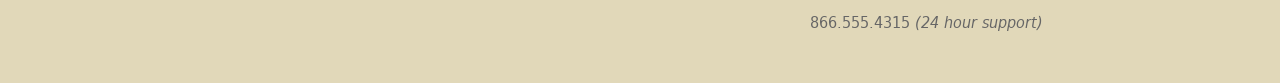
==== commit 09908526: "Cache Storage init" ====
--- a/index.html
+++ b/index.html
@@ -1,75 +1,100 @@
-<!doctype html>
-<title>First Service Worker</title>
-
-<h1>Service Worker Test</h1>
-<link rel="stylesheet" href="styles.css">
-<output></output>
-
-<button onclick="update()">Update Check</button>
-<button onclick="unregister()">Unregister</button>
-<button onclick="postData()">Post Data</button>
-
-<script>
-function postData() {
-    fetch("/api/data", {
-        method: "POST",
-        body: {
-            data: ["Chile", "USA", "China"]
-        }
-    })
-}
-
-function update() {
-    navigator.serviceWorker.getRegistration()
-        .then(registration => {
-            registration.update();
-        });
-}
-
-function unregister() {
-    navigator.serviceWorker.getRegistration()
-        .then(registration => {
-            registration.unregister();
-        });
-}
-
-if ('serviceWorker' in navigator) {
-    navigator.serviceWorker.register("serviceworker.js",
-        { scope: "/" })
-        .then( registration => {
-            const scope = registration.scope;
-            document.querySelector("output").innerHTML = 
-                `Service Worker registered properly at ${scope}`;
-        })
-        .catch( error => {
-            document.querySelector("output").innerHTML = 
-                "Service Worker NOT registered";
-        });
-} else {
-    document.querySelector("output").innerHTML = 
-                "Service Worker NOT available";
-}
-
-if ('serviceWorker' in navigator) {
-    navigator.serviceWorker.getRegistration()
-        .then( registration => {
-            registration.addEventListener("updatefound", event => {
-                const swInstalling = registration.installing;
-                swInstalling.addEventListener("statechange", () => {
-                    if (swInstalling.state=='installed') {
-                        document.querySelector("output").innerHTML = 
-                "A new Service Worker is installed and waiting";                        
-                    } else {
-                        document.querySelector("output").innerHTML = 
-                "A new Service Worker is now controlling the page";
-                    }
-                });
-            });
-        })
-        .catch( error => {
-
-        });
-}
-
-
-</script>+<!DOCTYPE HTML>
+<html lang="en">
+<head>
+<meta charset="utf-8">
+<title>Welcome to Explore California</title>
+<meta name="description" content="A lynda.com example of HTML5 and CSS3">
+<meta name="keywords" content="html5, css3, lynda, local storage, canvas, forms, semantics, web apps">
+<!--make sure mobile devices display the page at the proper scale	-->
+<meta name="viewport" content="width=device-width, initial-scale=1.0">
+<link href="_css/main.css" rel="stylesheet" type="text/css" media="screen, projection">
+<link href="_css/tablet.css" rel="stylesheet" type="text/css" media="all and (min-width: 481px) and (max-width: 768px)" />
+<link href="_css/mobile.css" rel="stylesheet" type="text/css" media="all and (min-width: 0px) and (max-width: 480px)" />
+<script src="weather.js" defer></script>
+<script src="app.js" defer></script>
+</head>
+<body id="home" class="no-js">
+<div id="wrapper">
+  <header id="mainHeader"> <a href="index.html" title="home" class="logo">
+   <!-- I need this div because IE is an affront to mankind-->
+    <div>
+    <h1>Explore California</h1>
+    </div>
+    </a>
+    <nav id="siteNav">
+      <h1>Where do you want to go?</h1>
+      <ul>
+       <li><a href="tours.html" title="Our tours">Tours <br /><span class="tagline">follow our bliss</span></a>          
+        </li>
+        <li><a href="mission.html" title="What we believe">Mission <br /><span class="tagline">what makes us different?</span></a></li>
+        <li><a href="resources.html" title="planning resources">Resources <br /><span class="tagline">plan your trip</span></a>         
+        </li>
+      </ul>
+    </nav>
+  </header>
+  <section id="actionCall">
+  <h1>Explore our world your way</h1>
+  <a href="tours.html" title="Find your tour!"><h2>Find your tour</h2></a>
+  </section>
+  <div id="contentWrapper">
+  <section id="mainContent">
+ <article id="mainArticle"> 
+   <h1>Current Weather</h1>
+   <ul id="weather">
+     <li>Checking Weather...</li>
+   </ul>
+ <h1>Tour Spotlight</h1>
+  <p class="spotlight">This month's spotlight package is Cycle California. Whether you are looking for some serious downhill thrills to a relaxing ride along the coast, you'll find something to love in Cycle California.<br /> </span></p>
+  <h1>Explorer's Podcast</h1>
+<video controls poster="_video/podcast_poster.jpg" width="512" height="288" preload="none">
+	<source src="_video/podcast_teaser.mp4" type="video/mp4" />
+	<source src="_video/podcast_teaser.webm" type="video/webm" />
+	<source src="_video/podcast_teaser.theora.ogv"type="video/ogg" />
+</video>
+  <p class="videoText">Join us each month as we publish a new Explore California video podcast, with featured tours, customer photos, and some exctiing new features!<span class="accent"></span></p>
+  </article>
+  </section>
+  <aside id="secondaryContent">
+  <div id="specials">
+        <h1>Monthly Specials</h1>
+        <h2 class="top"><img src="_images/calm_bug.gif" alt="California Calm" width="75" height="75" />California Calm</h2>
+        <p>Day Spa Package <br />
+          <a href="tours.html">$250</a></p>
+        <h2><img src="_images/desert_bug.gif" alt="From desert to sea" width="75" height="75" />From Desert to Sea</h2>
+        <p>2 Day Salton Sea <br />
+          <a href="tours.html">$350</a></p>
+        <h2><img src="_images/backpack_bug.gif" alt="Backpack Cali" width="75" height="41" />Backpack Cali</h2>
+        <p>Big Sur Retreat <br />
+          <a href="tours.html">$620</a></p>
+          <h2><img src="_images/taste_bug.gif" alt="Taste of California" width="75" height="75" />Taste of California</h2>
+        <p>Tapas &amp; Groves <br />
+          <a href="tours.html">$150</a></p>
+      </div>
+        <h1>Did You Know?</h1>
+        <p>The official state flag of California was designed by William Todd and first used on June 14, 1846. The flag was not officially adopted until 1911. The flag features a grizzly bear, a red bar, a star and is one of the most recognizable state flags in the Nation.</p>
+  </aside>
+  </div>
+  <footer id="pageFooter">
+    <section id="quickLinks">
+    <h1>Quick Nav</h1>
+      <ul id="quickNav">
+        <li><a href="index.html" title="Our home page">Home</a></li>
+        <li><a href="tours.html" title="Explore our tours">Tours</a></li>
+        <li><a href="mission.html" title="What we think">Mission</a></li>
+        <li><a href="resources.html" title="Guidance and planning">Resources</a></li>
+      </ul>
+      </section>
+    <section id="footerResources">
+    
+    </section>
+    <section id="companyInfo">
+    <h1>Contact</h1>
+    <h2>Explore California</h2>
+        <p>5605 Nota Street<br />
+          Ventura, CA 93003</p>
+        <p>866.555.4310<br />866.555.4315 <em>(24 hour support)</em></p>
+    </section>
+    </footer>
+</div>
+</body>
+</html>
--- a/_css/main.css
+++ b/_css/main.css
@@ -0,0 +1,867 @@
+@charset "UTF-8";
+
+/*style sheet for Explore California
+
+©2011 lynda.com
+This style sheet may be reused for personal education only
+any reuse, educational or otherwise, without the expressed 
+consent of lynda.com is prohibited.*/
+
+/* -------- color guide ----------
+#3c6b92 : main blue
+#6acce2 : light blue
+#2c566a : teal accent
+#193742 : dark blue
+#e1d8b9 : sand accent
+#cb7d20 : orange accent
+#51341a : brown
+#995522 : dark orange (used for links or high contrast accents)
+#cb202a : red accent (this color does not encode well, use only for small accents)
+#896287 : purple
+*/
+
+/* to jump to a specific section search for the unique character pair at the front of each TOC section 
+	<<<tip, highlight the special character and use the shortcut for Find Selection Cntr/Cmd + Shift + G >> */
+	
+	/* ----- Style sheet TOC ----------------
+      ^1 Global constants
+	  ^2 Global classes
+	  ^3 Home page layout
+	  ^4 Base Layout styles
+	  ^5 Region detail styles
+		  ^5a Header
+		  ^5b Navigation
+		  ^5c Main Content
+			  ^5d data tables
+			  ^5e spotlight region
+			  ^5f forms
+		  ^5g Secondary Content
+		  ^5h Footer
+*/
+
+/* -------- import font rules ---------- */
+@import url(fonts.css);
+
+/* ^1 --------------------------- global constants -------------------------*/
+/*limited reset*/
+html, body, div, section, article, aside, header, hgroup, footer, nav, h1, h2, h3, h4, h5, h6, p, blockquote, address, time, span, em, strong, img, ol, ul, li, figure, canvas, video {
+	margin: 0;
+	padding: 0;
+	border: 0;
+}
+a:link, a:visited {
+	color: #952;
+	text-decoration: none;
+}
+a:hover, a:active {
+	color: #cb7d20;
+	border-bottom: 1px dashed #cb7d20;
+}
+p + h1 {
+	margin-top: 1em;
+	padding-top: 1em;
+	border-top: 2px solid #999;
+}
+p {
+	font-size: 1em;
+	line-height: 2;
+	margin: 0 0 1em;
+}
+
+/*html5 display rule*/
+article, aside, canvas, details, figcaption, figure, footer, header, hgroup, menu, nav, section, summary, video {
+	display: block;
+}
+
+html, body {
+	margin: 0; padding: 0;}
+
+body {
+	text-align:center;
+	font:100% DroidSerif, Georgia, "Times New Roman", Times, serif;
+	background: #3C6B92;
+	background: -moz-linear-gradient(top, #3c6b92 15%, #e1d8b9 90%); 
+	background: -webkit-gradient(linear, left top, left bottom, color-stop(15%,#3c6b92), color-stop(90%,#e1d8b9)); 
+	filter: progid:DXImageTransform.Microsoft.gradient( startColorstr='#3c6b92', endColorstr='#e1d8b9',GradientType=0 ); 
+	margin:0;
+}
+/* ^2 ------ global classes -------- */
+.floatRight {
+	float: right;
+}
+.floatLeft {
+	float: left;
+}
+.clearRight {
+	clear: right;
+}
+.clearLeft {
+	clear: left;
+}
+.clearBoth {
+	clear: both;
+}
+span.accent {
+	display: block;
+	text-align: right;
+}
+#mainContent img.articleImage {
+	display: block;
+	margin: 1em 0;
+}
+.callOut {
+	background: #e1d8b9;
+	padding: 25px;
+	margin-bottom: 25px;
+	-webkit-border-top-left-radius: 0px;
+	-webkit-border-top-right-radius: 0px;
+	-webkit-border-bottom-right-radius: 20px;
+	-webkit-border-bottom-left-radius: 0px;
+	-moz-border-radius-topleft: 0px;
+	-moz-border-radius-topright: 0px;
+	-moz-border-radius-bottomright: 20px;
+	-moz-border-radius-bottomleft: 0px;
+	border-top-left-radius: 0px;
+	border-top-right-radius: 0px;
+	border-bottom-right-radius: 20px;
+	border-bottom-left-radius: 0px;
+	width: 385px;
+}
+/* ^3 ------------- home page specfic layout styles ----------- */
+#home #wrapper {
+	background: #000 url(../_images/home_page_back.jpg) no-repeat 0 100px;
+}
+#actionCall {
+	height: 328px;
+	clear: both;
+	border-top: 1px solid #757575;
+}
+#actionCall h1{
+	font: normal 2.8em DejaVuSansCond, Arial, sans-serif;
+	color: #fff;
+	text-shadow: 1px 0px 0px #000;
+	filter: dropshadow(color=#000000, offx=1, offy=0); 
+	margin: 70px 0 0 607px;
+	letter-spacing:1px;
+}
+#actionCall a:link, #actionCall a:visited{
+	border: none;
+	width: 285px;
+	height: 55px;
+	background: url(../_images/tour_badge.png) no-repeat;
+	display:block;
+	margin: 70px 0 0 783px;
+}
+#actionCall a:hover, #actionCall a:active{
+	background-position: left bottom;
+}
+#actionCall h2{
+	text-indent:-1000em;
+}
+#home #contentWrapper{
+	margin: 0 25px;
+	padding: 25px;
+	background: #fff;
+	background: rgba(255,255,255, 0.9);
+	float: left;
+	width: 1180px;
+}
+#home #mainContent {
+	float: right;
+	width: 700px;
+	padding-right: 0;
+	margin-right: 0;
+}
+#home #secondaryContent {
+	float: left;
+	width: 400px;
+	margin-top: 0;
+}
+#home #mainContent h1, #home #secondaryContent h1 {
+	margin: 1em 0 .5em;
+	padding-top: 2em;
+	border-top: 2px solid #999;
+}
+#home #mainContent h1:first-child, #home #secondaryContent h1:first-child {
+	border: none;
+	padding-top: 0;
+	margin: 0 0 .25em;
+}
+#home #mainContent p + h1 {
+	margin-top: 1em;
+	padding-top: 1em;
+	border-top: 2px solid #999;
+}
+#home #mainContent p {
+	font-size: 1em;
+	line-height: 2;
+	margin: 1em 0;
+}
+#home #mainContent p.spotlight{
+	padding-right: 200px;
+	background: url(../_images/cycle_logo.png) no-repeat top right;
+}
+#home video {
+	margin: 1em 0;
+}
+#home p.videoText {
+	width: 525px;
+}
+/* ^4 --------------------- base layout styles ------------------- */
+#wrapper {
+ 	position: relative;
+	padding: 0;
+	width: 1280px;
+	margin: 25px auto 0;
+	background: #fff;
+	text-align: left;
+	z-index: 1; /*fix for IE menu issues*/
+}
+#mainHeader {
+	position: relative;
+	float: left;
+	z-index: 2; /*fix for IE menu issues*/
+}
+#mainContent {
+	float: right;
+	width: 740px;
+	margin-right: 25px;
+	overflow: hidden;
+}
+#secondaryContent {
+	float: left;
+	margin-top: 150px;
+	width: 440px;
+	padding-left: 25px;
+}
+#pageFooter {
+	background: #e1d8b9;
+	clear:both;
+	overflow: auto;
+	border-top: 1px solid #757575;
+	height: 300px;
+	width: 100%;
+}
+/* ^5----------------------- region-detail styles ------------------------ */
+/*  header  ^5a*/
+
+#mainHeader a.logo:hover {
+	border: none;
+}
+#mainHeader a.logo{
+	width: 192px;
+	height: 237px;
+	display: block;
+	background: url(../_images/logo.gif) no-repeat;
+	position: absolute;
+	top: -25px;
+	left: 50px;
+	text-indent: -1000em;
+	z-index: 2000;
+}
+
+/* navigation ^5b*/
+#siteNav h1 {
+	display: none;
+}
+#siteNav ul {
+	list-style: none;
+	padding:0;
+	margin:0;
+	float: left;
+}
+#siteNav > ul {
+	height: 100px;
+	background-color: #b3b3b3;
+	width: 1038px; /*add padding-left for total width*/
+	padding-left: 242px; /*allow logo to clear*/
+}
+#siteNav ul > li {
+	float: left;
+	margin:2.5em 0 0;
+	padding: 0;
+	position: relative;
+}
+#siteNav li a:link, #siteNav li a:visited{
+	display: block;
+	padding: 0 25px;
+	border-right: 2px solid #3c6b92;
+	font: 1.1em DejaVuSansCond, Arial, sans-serif;
+	text-transform: uppercase;
+	color: #3c6b92;
+	text-align: center;
+	letter-spacing: .1em;
+}
+#siteNav li a.current, #siteNav li a.current:hover {
+	color: #fff;
+	cursor: default;
+}
+#siteNav li a:hover, #siteNav li a:active{
+	color: #fff;
+	border-bottom: none;
+}
+#siteNav li a:link span.tagline, #siteNav li a:visited span.tagline{
+	font: italic .8em DroidSerif, Georgia, "Times New Roman", Times, serif;
+	color: #fff;
+	text-transform: none;
+	padding-top: .5em;
+	letter-spacing: 0;
+}
+#siteNav li:last-child a{
+	border-right: none;
+}
+#siteNav li ul {
+	position: absolute;
+	top: 30px;
+	left: auto;
+	display: none;
+	-webkit-box-shadow: 2px 2px 5px #333;
+	-moz-box-shadow: 2px 2px 5px #333;
+	box-shadow: 2px 2px 5px #333;
+	-moz-border-radius-topleft: 0px;
+	-moz-border-radius-topright: 0px;
+	-moz-border-radius-bottomright: 10px;
+	-moz-border-radius-bottomleft: 10px;
+	border-top-left-radius: 0px;
+	border-top-right-radius: 0px;
+	border-bottom-right-radius: 10px;
+	border-bottom-left-radius: 10px; 
+	width: 100%;
+	background: #fff;
+}
+.no-js #siteNav li:hover ul, .no-js #siteNav li ul:hover{
+	display: block;
+}
+#siteNav li ul li {
+	float:none;
+	padding: 0;
+	margin:0;
+}
+#siteNav li ul a:link, #siteNav li ul a:visited {
+	font:normal .7em DejaVuSansCond, Arial, sans-serif;
+	line-height: 2.5em;
+	text-align: center;
+	color: #3c6b92;
+	padding: 0 1em;
+	display:block;
+	border-right: none;
+	letter-spacing: 0;
+	border-bottom: 1px solid #3c6b92;
+}
+#siteNav li ul a:hover, #siteNav li ul a:active {
+	color: #fff;
+	background: #3c6b92;
+}
+/* mainContent ^5c */
+#mainContent #contentHeader {
+	margin-bottom: 6em;
+}
+/* keep headlines the same when crumbs are present */
+#wrapper #mainContent header.hasCrumbs {
+	margin-bottom: 4em;
+}
+#mainContent #contentHeader h1 {
+	font: normal 1.2em DejaVuSans, Helvetica, Arial, sans-serif;
+	padding-bottom: .1em;
+	letter-spacing: 1px;
+	border-bottom: 2px solid #3c6b92;
+	color: #3c6b92;
+	margin-top: 1.6em;
+}
+#mainContent #contentHeader #subLinks {
+	display: none;
+}
+#mainContent h2{
+	font: normal 1.4em DejaVuSans, Helvetica, Arial, sans-serif;
+	color: #3c6b92;
+	margin: 1em 0 0;
+}
+#mainContent h3{
+	font: bold 1.2em DejaVuSansCond, Helvetica, Arial, sans-serif;
+	color: #3c6b92;
+	margin: 1em 0 0;
+}
+#mainContent #mainArticle {
+	margin-bottom: 50px;
+	float: left;
+}
+#mainContent #mainArticle pre {
+	font-family: "Lucida Sans Unicode", "Lucida Grande", sans-serif;
+	font-size: .9em;
+	padding: 25px;
+	background: #eee;
+	border: 1px solid #ccc;
+	margin-left: 25px;
+	-webkit-border-top-left-radius: 0px;
+	-webkit-border-top-right-radius: 0px;
+	-webkit-border-bottom-right-radius: 20px;
+	-webkit-border-bottom-left-radius: 0px;
+	-moz-border-radius-topleft: 0px;
+	-moz-border-radius-topright: 0px;
+	-moz-border-radius-bottomright: 20px;
+	-moz-border-radius-bottomleft: 0px;
+	border-top-left-radius: 0px;
+	border-top-right-radius: 0px;
+	border-bottom-right-radius: 20px;
+	border-bottom-left-radius: 0px;
+	display: block;
+}
+#mainContent #mainArticle .multiCol {
+  -moz-column-count: 2;
+  -moz-column-gap: 25px;
+  -webkit-column-count: 2;
+  -webkit-column-gap: 25px;
+  column-count: 2;
+  column-gap: 25px;
+}
+#mainContent #mainArticle h1{
+	font: normal 2em DejaVuSans, Arial, sans-serif;
+	color: #3c6b92;
+	margin: 1.2em 0 .2em;
+}
+#mainContent #mainArticle #supportOptions h2{
+	font: normal 1.4em DejaVuSansCond, Arial, sans-serif;
+	color: #2c566a;
+}
+#mainContent #mainArticle h2 span.tourCost {
+	font-size: .8em;
+	color: #666;
+	font-style: italic;
+	margin-top: .5em;
+	display: block;
+	border-bottom: 1px solid #666;
+	padding-bottom: .25em;
+	margin-bottom: 1em;
+}
+#mainContent #mainArticle ul {
+	list-style: none;
+	margin: 1em 0;
+	padding: 0;
+}
+#mainContent #mainArticle ul ul{
+	margin: 1.4em 0 1em 0;
+}
+#mainContent #mainArticle li {
+	margin: 0 0 1.2em 2.4em;
+	padding: 0 0 0 24px;
+	background: url(../_images/star_bullet.gif) no-repeat 0 2px;
+	font-size: 1em;
+	color: #51341a;
+}
+#mainContent #mainArticle li li{
+	font-size: 100%;
+	margin-bottom: .7em;
+}
+#mainContent #mainArticle ul.faqNav{
+	-moz-column-count: 3;
+ 	 -moz-column-gap: 16px;
+  	-webkit-column-count: 3;
+  	-webkit-column-gap: 16px;
+  	column-count: 3;
+ 	 column-gap: 16px;
+	 padding: 0;
+	 width: 650px;
+}
+#mainContent #mainArticle ul.faqNav li{
+	background: none;
+	padding: 0;
+	font-size: .8em;
+}
+#mainContent #mainArticle ul.faqNav a{
+	background: #cb7d20;
+	padding: 5px;
+	font-family: DejaVuSansCond, Arial, sans-serif;
+	color: #fff;
+	width: 100%;
+	display: block;
+	text-align: center;
+}
+#mainContent #mainArticle ul.faqNav a:hover{
+	background: #952;
+	border: none;
+}
+#mainContent div.tourDescription {
+	border-top: 2px solid #2c566a;
+	float: left;
+	clear: left;
+	padding: 10px 0;
+	margin-bottom: 15px;
+}
+#mainContent .tourDescription h2 {
+	font-size: 1.6em;
+	color: #193742;
+	font-weight: bold;
+	margin-bottom: .5em;
+	clear: right;
+}
+#mainContent .tourDescription h3.price {
+	font-size: 1.2em;
+	font-family: DroidSerif, Georgia, "Times New Roman", Times, serif;
+	color: #666;
+	font-weight: normal;
+	font-style: italic;
+	text-align: right;
+	clear: right;
+	margin: -1.6em 0 1em;
+}
+#mainContent .tourDescription p {
+	font-size: .9em;
+	line-height: 2;
+}
+#mainContent .tourDescription span.option {
+	font-weight: bold;
+	text-align: right;
+	display:block;
+}
+#mainContent .tourDescription img {
+	float: left;
+	padding: 10px 10px 10px 0;
+}
+#mainContent .tourDescription a.more {
+	display:block;
+	float: right;
+	width: 95px;
+	height: 30px;
+	background: url(../_images/more_bug.gif) no-repeat left top;
+	text-indent: -1000em;
+	margin: 15px 0 0 15px;
+}
+#mainContent a.book {
+	display:block;
+	float: right;
+	width: 95px;
+	height: 30px;
+	background: url(../_images/book_bug.gif) no-repeat left top;
+	text-indent: -1000em;
+	margin: 15px 0 0 15px;
+}
+#mainContent a.detail {
+	float: left;
+}
+#mainContent .tourDescription a.more:hover,#mainContent a.book:hover{
+	background-position: right top;
+	border: none;
+}
+#mainContent #mainArticle dl.faq {
+	margin-bottom: 1em;
+	padding-bottom: 1em;
+	border-bottom: 1px solid #999;
+}
+#mainContent #mainArticle dl.faq dt {
+	font: normal bold .9em DejaVuSansCond, Arial, sans-serif;
+	padding: 0;
+	margin: 1em 0 .5em;
+	color: #333;
+	letter-spacing: 1px;
+}
+#mainContent #mainArticle dl.faq dd {
+	font-size: .9em;
+	line-height: 1.4;
+	color: #333;
+	text-align: justify;
+	margin: 0;
+	padding: 0 0 0 2em;
+}
+#mainContent #mainArticle p a.top {
+	text-align: right;
+	padding-left: 30px;
+	background: url(../_images/return_top.gif) no-repeat;
+	line-height: 20px;
+	float: right;
+}
+#mainContent #mainArticle p a.top:hover {
+	border: none;
+	color: #333;
+}
+/* data tables ^5d */
+/*simple tables*/
+#mainContent table.simple {
+	width: 90%;
+	background: #c3cebc;
+	border: none;
+	margin: 1em 0 1em;
+	border: 1px solid #666;
+	border-collapse: collapse;
+}
+#mainContent table.small {
+	width: 60%;
+	border: none;
+	margin: 1em 0 1em;
+}
+#mainContent table.simple thead{
+	background: #555;
+	border-bottom: 1px solid #000;
+}
+#mainContent table.simple thead th{
+	font-size: .8em;
+	font-weight: normal;
+	text-align: left;
+	padding: 0 10px;
+	line-height: 2.6em;
+	color: #fff;
+}
+#mainContent table.simple caption {
+	text-transform: uppercase;
+	font-weight: bold;
+	font-size: 1.2em;
+	text-align: left;
+	font-family: DejaVuSansCond, Arial, sans-serif;
+}
+#mainContent table.simple caption time {
+	font-size: .6em;
+	font-style: italic;
+	text-align: right;
+	text-transform: lowercase;
+	position: relative;
+	right: 0;
+	top: -1.4em;
+	display: block;
+}
+
+#mainContent table.simple th, #mainContent table.simple td {
+	font-family: DejaVuSans, Helvetica, Arial, sans-serif;
+	font-size: .8em;
+	padding-left: 1em;
+	text-align: left;
+	line-height: 3;
+}
+#mainContent table.simple td {
+	border: 1px solid #666;
+}
+#mainContent table.small td {
+	border: none;
+}
+#mainContent table.simple tr:nth-child(odd) {
+	background: #e1d8b9;
+}
+/*complex tables*/
+#mainContent table.complex {
+	width: 95%;
+	margin: 1em auto 1em;
+	font-family: DejaVuSans, Helvetica, Arial, sans-serif;
+	font-size: 0.9em;
+	border-collapse: collapse;
+	border: 1px solid #333;
+	background: #e1d8b9;
+}
+#mainContent table.complex caption {
+	text-transform: uppercase;
+	font-weight: bold;
+	font-size: 1.2em;
+	text-align: left;
+	font-family: DejaVuSansCond, Arial, sans-serif;
+}
+#mainContent table.complex th{
+	font-size: 1em;
+	font-weight: normal;
+	text-align: left;
+	padding: 0 10px;
+	line-height: 2.6em;
+	color: #FFF;
+	background: #555;
+	border-bottom: 1px solid #000;
+}
+#mainContent table.complex thead {
+	background: url(../_images/thead_back.gif) repeat-x left top;
+	height: 40px;
+}
+#mainContent table.complex thead th {
+	background: none;
+	color: #000;
+	text-align:left;
+	border: 1px solid #333;
+}
+#mainContent table.complex td {
+	padding: 0 10px;
+	border: 1px solid #333;
+	font-size: .8em;
+}
+
+#mainContent #trailType, #mainContent #trailPath, #mainContent #trailRating {
+	background: #fff;
+}
+/* form styling ^5f */
+#mainContent #mainArticle form p {
+	color: #193742;
+	margin: 0 0 20px 20px;
+}
+#mainContent #mainArticle form p.subHead {
+	margin: 0 0 0 20px;
+	clear: both;
+}
+#mainContent #mainArticle form label.subHead {
+	display: block;
+	float: none;
+	margin: 0;
+	width: auto;
+}
+#mainContent form {
+	font: normal .9em Arial, Helvetica, sans-serif;
+	color: #193742;
+}
+#mainContent fieldset {
+	padding: 40px 20px 20px 20px;
+	margin: 0 0 2em;
+	background-color: #e1d8b9;
+	width: 650px;
+	border: none;
+	position: relative;
+	-webkit-border-top-left-radius: 20px;
+	-webkit-border-top-right-radius: 0px;
+	-webkit-border-bottom-right-radius: 0px;
+	-webkit-border-bottom-left-radius: 0px;
+	-moz-border-radius-topleft: 20px;
+	-moz-border-radius-topright: 0px;
+	-moz-border-radius-bottomright: 0px;
+	-moz-border-radius-bottomleft: 0px;
+	border-top-left-radius: 20px;
+	border-top-right-radius: 0px;
+	border-bottom-right-radius: 0px;
+	border-bottom-left-radius: 0px;
+}
+#mainContent fieldset legend {
+	padding: 0;
+	margin: 0;
+	color: #51341a;
+}
+#mainContent legend strong {
+	position: absolute;
+	margin-left: 20px;
+	margin-top: 10px;
+	font-size: 1.2em;
+}
+#mainContent input[type="text"], #mainContent input[type="email"],#mainContent input[type="password"],#mainContent input[type="tel"],#mainContent input[type="url"]{
+	width: 350px;
+	padding-right: 25px;
+}
+#mainContent textarea {
+	width: 500px;
+	height: 150px;
+}
+#mainContent form label{
+	width: 80px;
+	float: left;
+	clear: left;
+	margin-right: .50em;
+}
+#mainContent form label.inline {
+	width: auto;
+	float: none;
+}
+
+#mainContent #mainArticle form ol{
+	list-style:none;
+	margin: 0;
+	padding: 0;
+}
+#mainContent #mainArticle form li {
+	background: none;
+	margin: 0;
+	padding: 0;
+}
+#mainContent form input[required]{
+	border-right: 4px solid #cb202a;
+}
+/*contact form*/
+#mainContent form#frmContact .col1 {
+	float: left;
+	padding-left: 20px;
+	margin-right: 20px;
+	width: 160px;
+	margin-bottom: 1em;
+}
+#mainContent form#frmContact .col2, #mainContent form#frmContact .col3 {
+	float: left;
+	margin-right: 20px;
+	width: 170px;
+}
+#mainContent form#frmContact div p {
+	margin: 0 0 .5em 0;
+}
+#mainContent form#frmContact div label {
+	font-size: .9em;
+	display: inline;
+	float: none;
+}
+/* secondaryContent ^5g */
+#secondaryContent h1 {
+	font: normal 1.5em DejaVuSans, Arial, sans-serif;
+	font-weight: normal;
+	color: #3c6b92;
+	padding-bottom: .1em;
+	margin-bottom: 1em;
+	border-bottom: 2px solid #3c6b92;
+}
+#secondaryContent #specials h2 {
+	font-size: 1.2em;
+	font-family: DejaVuSansCond, Arial, sans-serif;
+	color: #193742;
+	margin-bottom: 0;
+	border-top: 2px solid #999;
+	padding-top: 1em;
+	font-weight: normal;
+	clear: both;
+	letter-spacing:1px;
+}
+#secondaryContent #specials h2.top {
+	border:none;
+	margin-top: 1em;
+}
+#secondaryContent #specials p {
+	font-style: italic;
+	text-align: right;
+	margin: .5em 0;
+	line-height: 1.6;
+}
+#secondaryContent #specials img {
+	float: left;
+	padding-bottom: 1em;
+	padding-right: 2em;
+}
+/* footer region ^5h */	
+#pageFooter section {
+	float: left;
+	width: 341px;
+	padding-top: 25px;
+}
+#pageFooter section:first-child {
+	margin-left: 128px;
+}
+#pageFooter section h1{
+	font-family: DejaVuSansCond, Arial, sans-serif;
+	font-size: 1em;
+	letter-spacing:1px;
+	color: #3c6b92;
+	text-transform: uppercase;
+	margin-bottom: 1em;
+}
+#pageFooter section h2{
+	font-family: DejaVuSansCond, Arial, sans-serif;
+	font-size: 1.5em;
+	letter-spacing:1px;
+	color: #666;
+	margin-bottom: 1em;
+}
+#pageFooter section p{
+	font-family: DejaVuSansCond, Arial, sans-serif;
+	font-size: 1em;
+	margin-bottom: 1em;
+	color: #666;
+}
+#pageFooter section ul{
+	list-style: none;
+	margin: 0;
+	padding:0;
+}
+#pageFooter section li {
+	margin-bottom: 1em;
+}
+#pageFooter section li a:link, #pageFooter section li a:visited {
+	font-family: DejaVuSansCond, Arial, sans-serif;
+	text-transform: uppercase;
+	color: #666;
+}
+#pageFooter section li a:hover, #pageFooter section li a:active {
+	color: #fff;
+	border: none;
+}
--- a/_css/tablet.css
+++ b/_css/tablet.css
@@ -0,0 +1,232 @@
+/* -------- color guide ----------
+#3c6b92 : main blue
+#6acce2 : light blue
+#2c566a : teal accent
+#193742 : dark blue
+#e1d8b9 : sand accent
+#cb7d20 : orange accent
+#51341a : brown
+#995522 : dark orange (used for links or high contrast accents)
+#cb202a : red accent (this color does not encode well, use only for small accents)
+#896287 : purple
+*/
+/* to jump to a specific section search for the unique character pair at the front of each TOC section 
+	<<<tip, highlight the special character and use the shortcut for Find Selection Cntr/Cmd + Shift + G >> */
+	
+	/* ----- Style sheet TOC ----------------
+      ^1 Global constants
+	  ^2 Global classes
+	  ^3 Home page layout
+	  ^4 Base Layout styles
+	  ^5 Region detail styles
+		  ^5a Header
+		  ^5b Navigation
+		  ^5c Main Content
+			  ^5d data tables
+			  ^5e spotlight region
+			  ^5f forms
+		  ^5g Secondary Content
+		  ^5h Footer
+*/
+/*It is important to remember that these styles are cumulative and in some cases overwrite the main.css styles. If you add to these styles, make sure you are properly overwriting previous styles*/
+
+/*Explore California Tablet Styles*/
+/* -------- import font rules ---------- */
+@import url(fonts.css);
+/* ^1 --------------------------- global constants -------------------------*/
+body {
+	text-align:center;
+	font: 90% DroidSerif, Georgia, "Times New Roman", Times, serif;
+	background: #3C6B92;
+	background: -moz-linear-gradient(top, #3c6b92 15%, #e1d8b9 90%); 
+	background: -webkit-gradient(linear, left top, left bottom, color-stop(15%,#3c6b92), color-stop(90%,#e1d8b9)); 
+	filter: progid:DXImageTransform.Microsoft.gradient( startColorstr='#3c6b92', endColorstr='#e1d8b9',GradientType=0 ); 
+	margin:0;
+}
+/* ^2 ------ global classes -------- */
+#home .callOut {
+	width: 100%; 
+}
+.callOut {
+	width: 600px;
+	margin-left: 25px; 
+}
+
+/* ^3 ------------- home page specfic layout styles ----------- */
+#home #wrapper {
+	background: #000 url(../_images/home_page_back.jpg) no-repeat -50px 60px;
+}
+#actionCall {
+	height: 268px;
+}
+#actionCall h1{
+	display: none;
+}
+#actionCall a:link, #actionCall a:visited{
+	margin: 45px 0 0 385px;
+}
+#home #contentWrapper{
+	margin: 0 25px;
+	padding: 25px;
+	background: #fff;
+	background: rgba(255,255,255, 0.9);
+	float: left;
+	width: 600px;
+}
+#home #mainContent {
+	float: none;
+	width: 100%;
+	padding-right: 0;
+	margin-right: 0;
+}
+#home #mainContent #mainArticle h1 {
+	text-align: left;
+}
+#home #secondaryContent {
+	float: none;
+	width: 100%;
+	margin-top: 0;
+	padding: 0;
+}
+#home #secondaryContent h1{
+	font-size: 2em;
+	font-weight: normal;
+}
+
+/* ^4 --------------------- base layout styles ------------------- */
+#wrapper {
+	width: 700px;
+}
+#mainContent {
+	float: none;
+	width: 650px;
+	margin:0 25px;
+	clear: both;
+	overflow: hidden;
+}
+
+#secondaryContent {
+	float: none;
+	margin:0;
+	width: 100%;
+	padding:0;
+}
+#pageFooter {
+	background: #ddd;/*#e1d8b9*/
+	overflow: hidden;
+	border-top: 1px solid #757575;
+	height: 300px;
+	width: 100%;
+}
+/* ^5----------------------- region-detail styles ------------------------ */
+/*  header  ^5a*/
+
+/* navigation ^5b*/
+#siteNav > ul {
+	height: 60px;
+	background-color: #b3b3b3;
+	width: 458px; /*add padding-left for total width*/
+	padding-left: 242px; /*allow logo to clear*/
+}
+#siteNav ul > li {
+	margin:1.5em 0 0;
+}
+#siteNav li a:link, #siteNav li a:visited{
+	padding: 0 10px;
+	font: .8em DejaVuSansCond, Arial, sans-serif;
+	color: #fff;
+}
+#siteNav li a.current, #siteNav li a.current:hover {
+	color: #3c6b92;
+}
+#siteNav li a:hover, #siteNav li a:active{
+	color: #3c6b92;
+}
+#siteNav li a:link span.tagline, #siteNav li a:visited span.tagline{
+	display: none;
+}
+#siteNav li ul {
+	display: none;
+}
+.no-js #siteNav li:hover ul, .no-js #siteNav li ul:hover{
+	display: none;
+}
+/* mainContent ^5c */
+#mainContent #contentHeader h1 {
+	font: normal 1.2em DejaVuSans, Helvetica, Arial, sans-serif;
+	padding-bottom: .1em;
+	letter-spacing: 1px;
+	border-bottom: 2px solid #3c6b92;
+	color: #3c6b92;
+	margin-top: 1.6em;
+}
+#mainContent #mainArticle {
+	margin-bottom: 50px;
+	float: none;
+}
+#mainContent #contentHeader h1 {
+	margin-left: 250px;
+}
+#mainContent #contentHeader #subLinks {
+	display: block;
+}
+#mainContent #contentHeader #subLinks ul,#mainContent #contentHeader #subLinks p {
+	margin-left: 250px;
+	list-style: none;
+	padding: 0;
+}
+#mainContent #contentHeader #subLinks li {
+	float: left;
+	margin-right: 25px;
+	padding-top: 10px;
+}
+#mainContent #contentHeader #subLinks a {
+	font-size: .8em;
+}
+#mainContent #mainArticle h1 {
+	text-align: right;
+}
+#mainContent div.tourDescription {
+	margin-bottom: .25em;
+}
+#mainContent .tourDescription h2 {
+	margin-top: .5em;
+}
+#mainContent a.book {
+	display:block;
+	float: right;
+	margin: 16px 25px 25px 0;
+}
+/* data tables ^5d */
+
+/* form styling ^5f */
+#mainContent fieldset {
+	padding: 40px 20px 20px 20px;
+	margin: 0 0 2em;
+	width: 610px;
+}
+/* secondaryContent ^5g */
+
+/* footer region 5h */	
+#pageFooter section {
+	width: 200px;
+}
+#pageFooter section:first-child {
+	margin-left: 75px;
+}
+#pageFooter section h1{
+	margin-bottom: 1em;
+}
+#pageFooter section h2{
+	margin-bottom: .5em;
+}
+#pageFooter section p{
+	margin-bottom: 1em;
+	line-height: 1.5;
+}
+#pageFooter section em{
+	font-size: .8em;
+}
+#pageFooter section li {
+	margin-bottom: 1em;
+}
--- a/_css/mobile.css
+++ b/_css/mobile.css
@@ -0,0 +1,440 @@
+/* -------- color guide ----------
+#3c6b92 : main blue
+#6acce2 : light blue
+#2c566a : teal accent
+#193742 : dark blue
+#e1d8b9 : sand accent
+#cb7d20 : orange accent
+#51341a : brown
+#995522 : dark orange (used for links or high contrast accents)
+#cb202a : red accent (this color does not encode well, use only for small accents)
+#896287 : purple
+*/
+
+/* to jump to a specific section search for the unique character pair at the front of each TOC section 
+	<<<tip, highlight the special character and use the shortcut for Find Selection Cntr/Cmd + Shift + G >> */
+	
+	/* ----- Style sheet TOC ----------------
+      ^1 Global constants
+	  ^2 Global classes
+	  ^3 Home page layout
+	  ^4 Base Layout styles
+	  ^5 Region detail styles
+		  ^5a Header
+		  ^5b Navigation
+		  ^5c Main Content
+			  ^5d data tables
+			  ^5e spotlight region
+			  ^5f forms
+		  ^5g Secondary Content
+		  ^5h Footer
+*/
+/*It is important to remember that these styles are cumulative and in some cases overwrite the main.css styles. If you add to these styles, make sure you are properly overwriting previous styles*/
+
+/*Explore California Mobile Styles*/
+/* -------- import font rules ---------- */
+@import url(fonts.css);
+/* ^1 --------------------------- global constants -------------------------*/
+body {
+	text-align:center;
+	font: 90% DroidSerif, Georgia, "Times New Roman", Times, serif;
+	background: #3C6B92;
+	background: -moz-linear-gradient(top, #3c6b92 15%, #e1d8b9 90%); 
+	background: -webkit-gradient(linear, left top, left bottom, color-stop(15%,#3c6b92), color-stop(90%,#e1d8b9)); 
+	filter: progid:DXImageTransform.Microsoft.gradient( startColorstr='#3c6b92', endColorstr='#e1d8b9',GradientType=0 ); 
+	margin:0;
+}
+/* ^2 ------ global classes -------- */
+#home .callOut {
+	width: 100%; 
+}
+.callOut {
+	width: 230px;
+	margin-left: 10px; 
+}
+
+/* ^3 ------------- home page specfic layout styles ----------- */
+#home #wrapper {
+	background: #fff;
+	background-image: none;
+}
+#actionCall {
+	display: none;
+	float: none;
+	height: 50px;
+}
+#actionCall a {
+	display: none;
+}
+#actionCall h1{
+	display: none;
+}
+#home #mainHeader {
+	float: none;
+}
+#home #contentWrapper{
+	margin: 0 10px;
+	padding: 10px;
+	background: #fff;
+	float: none;
+	width: 260px;
+}
+#home #mainContent {
+	float: none;
+	width: 100%;
+	padding: 0;
+	margin:0;
+}
+#home #mainContent p.spotlight{
+	padding: 150px 0 0 0;
+	background: url(../_images/cycle_logo.png) no-repeat 30px 0px;
+}
+#home p.videoText {
+	width: 100%;
+}
+#home #secondaryContent {
+	float: none;
+	width: 100%;
+	margin-top: 0;
+	padding: 0;
+}
+#home #secondaryContent h1{
+	font-size: 1.6em;
+	font-weight: normal;
+}
+
+/* ^4 --------------------- base layout styles ------------------- */
+#wrapper {
+	width: 300px;
+}
+#mainHeader {
+	float: none;
+}
+#mainContent {
+	float: none;
+	width: 280px;
+	margin:0 10px;
+	clear: both;
+	overflow: hidden;
+	padding: 0;
+}
+#secondaryContent {
+	float: none;
+	margin:0;
+	width: 100%;
+	padding:0;
+}
+#pageFooter {
+	background: #ddd;
+	overflow: hidden;
+	border-top: 1px solid #757575;
+	height: auto;
+	width: 100%;
+}
+/* ^5----------------------- region-detail styles ------------------------ */
+/*  header  ^5a*/
+
+/* navigation ^5b*/
+#siteNav h1{
+	display: block;
+	font-family: DejaVuSansCond, Arial, sans-serif;
+	font-weight: normal;
+	font-size: 1.2em;
+	margin: 0 0 1em;
+	text-align: center;
+	color: #952;
+}
+#siteNav ul {
+	float: none;
+}
+#siteNav > ul {
+	background: #51341a;
+	list-style: none;
+	margin:0 auto;
+	padding:0;
+	margin-bottom: 25px;
+	clear: left;
+	width: 192px;
+	height: auto;
+}
+#siteNav ul > li {
+	margin: 0;
+	padding: 0;
+	float: none;
+	border-bottom: 1px solid #fff;
+}
+#siteNav li a:link, #siteNav li a:visited{
+	display: block;
+	width: 192px;
+	line-height: 40px;
+	color: #fff;
+	text-align: center;
+	text-indent: 0px;
+	height: 40px;
+	padding: 0;
+	border: none;
+}
+#siteNav li a.current, #siteNav li a.current:hover {
+	color: #952;
+}
+#siteNav li a:hover, #siteNav li a:active{
+	border: none;
+	color: #cb7d20;
+}
+#siteNav li a:link span.tagline, #siteNav li a:visited span.tagline{
+	display: none;
+}
+#siteNav li ul {
+	display: none;
+}
+.no-js #siteNav li:hover ul, .no-js #siteNav li ul:hover{
+	display: none;
+}
+/* mainContent ^5c */
+#mainContent #contentHeader {
+	margin-bottom: 4em;
+}
+/* keep headlines the same when crumbs are present */
+#wrapper #mainContent header.hasCrumbs {
+	margin-bottom: 6em;
+}
+#mainHeader a.logo {
+	position: relative;
+	left: 0;
+	margin: 0 auto;
+}
+#mainContent p{
+	text-align: justify;
+	padding: 0 10px
+}
+#mainContent #contentHeader h1 {
+	font: normal 1.2em DejaVuSans, Helvetica, Arial, sans-serif;
+	padding-bottom: .1em;
+	letter-spacing: 1px;
+	border-bottom: 2px solid #3c6b92;
+	color: #3c6b92;
+	margin-top: 1.6em;
+}
+#mainContent #mainArticle {
+	margin-bottom: 25px;
+	float: none;
+}
+
+#mainContent #contentHeader #subLinks {
+	display: block;
+}
+#mainContent #contentHeader #subLinks ul,#mainContent #contentHeader #subLinks p {
+	list-style: none;
+	padding: 0;
+	font-size: 1em;
+}
+#mainContent #contentHeader #subLinks li {
+	float: left;
+	margin: 0;
+	padding-top: 10px;
+}
+#mainContent #contentHeader #subLinks a {
+	font-size: .8em;
+	padding-right: 5px;
+	margin-right: 5px;
+}
+#mainContent #mainArticle h1 {
+	text-align: left;
+	font-size: 1.4em;
+	padding: 0 10px;
+}
+#mainContent #mainArticle #supportOptions h2{
+	padding: 0 10px;
+	color: #cb202a;
+	font-size: 1.2em;
+}
+#mainContent img.articleImage {
+	display: none;
+}
+#mainContent #mainArticle .multiCol {
+  -moz-column-count: 1;
+  -webkit-column-count: 1;
+  column-count: 1;
+}
+#mainContent #mainArticle ul.faqNav{
+	-moz-column-count: 2;
+	-moz-column-gap: 20px;
+  	-webkit-column-count: 2;
+	-webkit-column-gap: 20px;
+  	column-count: 2;
+	column-gap: 20px;
+	 padding: 0;
+	 width: 280px;
+	 margin: 0 auto;
+}
+#mainContent #mainArticle ul.faqNav li{
+	background: none;
+	padding: 0;
+	font-size: .8em;
+	display: block;
+	margin-left:0;
+	width: 130px
+}
+#mainContent #mainArticle ul.faqNav a{
+	background: #cb7d20;
+	padding: 5px;
+	font-family: DejaVuSansCond, Arial, sans-serif;
+	color: #fff;
+	width: 100%;
+	display: block;
+	text-align: center;
+}
+#mainContent #mainArticle ul.faqNav a:hover{
+	background: #952;
+	border: none;
+}
+#mainContent #mainArticle dl.faq dd {
+	font-size: .9em;
+	line-height: 1.5;
+	color: #333;
+	text-align: justify;
+	margin: 0;
+	padding: 0;
+}
+/*tour description styles*/
+#mainContent div.tourDescription {
+	border-top: 2px solid #2c566a;
+	float: none;
+	clear: both;
+	padding: 10px 0;
+	margin-bottom: 15px;
+	height: 170px;
+	overflow: hidden;
+	-webkit-transition: height 0.75s ease;
+	-moz-transition: height 0.75s ease;
+	transition: height 0.75s ease;
+}
+#mainContent div.tourDescription:hover {
+	height: 450px;
+	overflow: hidden;
+	cursor: pointer;
+}
+
+#mainContent div.tourDescription img {
+	display: block;
+	margin: 0 auto 20px;
+	float: none;
+	padding: 0;
+}
+#mainContent .tourDescription h2 {
+	font-size: 1em;
+	color: #193742;
+	font-weight: normal;
+	margin-bottom: .5em;
+	clear: right;
+}
+#mainContent .tourDescription h3.price {
+	font-size: 1em;
+	color: #666;
+	font-weight: normal;
+	font-style: italic;
+	text-align: right;
+	float: none;
+	clear: right;
+	margin: .25em 0 0;
+}
+#mainContent .tourDescription p {
+	font-size: .9em;
+	line-height: 1.5;
+}
+#mainContent .tourDescription span.option {
+	font-weight: bold;
+	text-align: right;
+	display:block;
+}
+#mainContent .tourDescription a.more {
+	display:block;
+	float: right;
+	width: 95px;
+	height: 30px;
+	background: url(../_images/more_bug.gif) no-repeat left top;
+	text-indent: -1000em;
+	margin: 15px 0 0 15px;
+}
+
+#mainContent a.book {
+	display:block;
+	float: right;
+	margin: 16px 25px 25px 0;
+}
+/* data tables ^5d */
+#mainContent fieldset {
+	padding: 40px 0 10px 0;
+	margin: 0 0 2em;
+	width: 280px;
+}
+/* form styling ^5f */
+#mainContent input[type="text"], #mainContent input[type="email"],#mainContent input[type="password"],#mainContent input[type="tel"],#mainContent input[type="url"]{
+	width: 240px;
+	padding-right: 0;
+}
+#mainContent textarea {
+	width: 240px;
+}
+#mainContent #mainArticle form p {
+	padding: 0;
+	padding-right: 10px;
+	margin-bottom: 10px;
+}
+#mainContent form#frmContact .col1 {
+	float: none;
+	padding-left: 20px;
+	margin-right: 20px;
+	width: 100%;
+	margin-bottom: 0;
+}
+#mainContent form#frmContact .col2, #mainContent form#frmContact .col3 {
+	float: none;
+	margin-right: 20px;
+	padding-left: 20px;
+	width: 100%;
+}
+#mainContent form#frmContact .col3 {
+	margin-bottom: 2em;
+}
+#mainContent form#frmContact label.break {
+	padding-right: 20px;
+}
+/* secondaryContent ^5g */
+#secondaryContent #specials h2 {
+	font-size: 1.2em;
+	letter-spacing:0;
+	text-align: right;
+}
+
+/* footer region 5h */	
+#pageFooter section {
+	width: 100%;
+	float: none;
+	clear: both;
+	margin-left: 25px;
+}
+#pageFooter section#quickLinks, #pageFooter section#footerResources {
+	float: left;
+	width: 100px;
+	clear: none;
+}
+#pageFooter section:first-child {
+	margin-left: 25px;
+}
+#pageFooter section h1{
+	margin-bottom: 1em;
+}
+#pageFooter section h2{
+	margin-bottom: .5em;
+}
+#pageFooter section p{
+	margin-bottom: 1em;
+	line-height: 1.5;
+}
+#pageFooter section em{
+	font-size: .8em;
+}
+#pageFooter section li {
+	margin-bottom: 1em;
+}
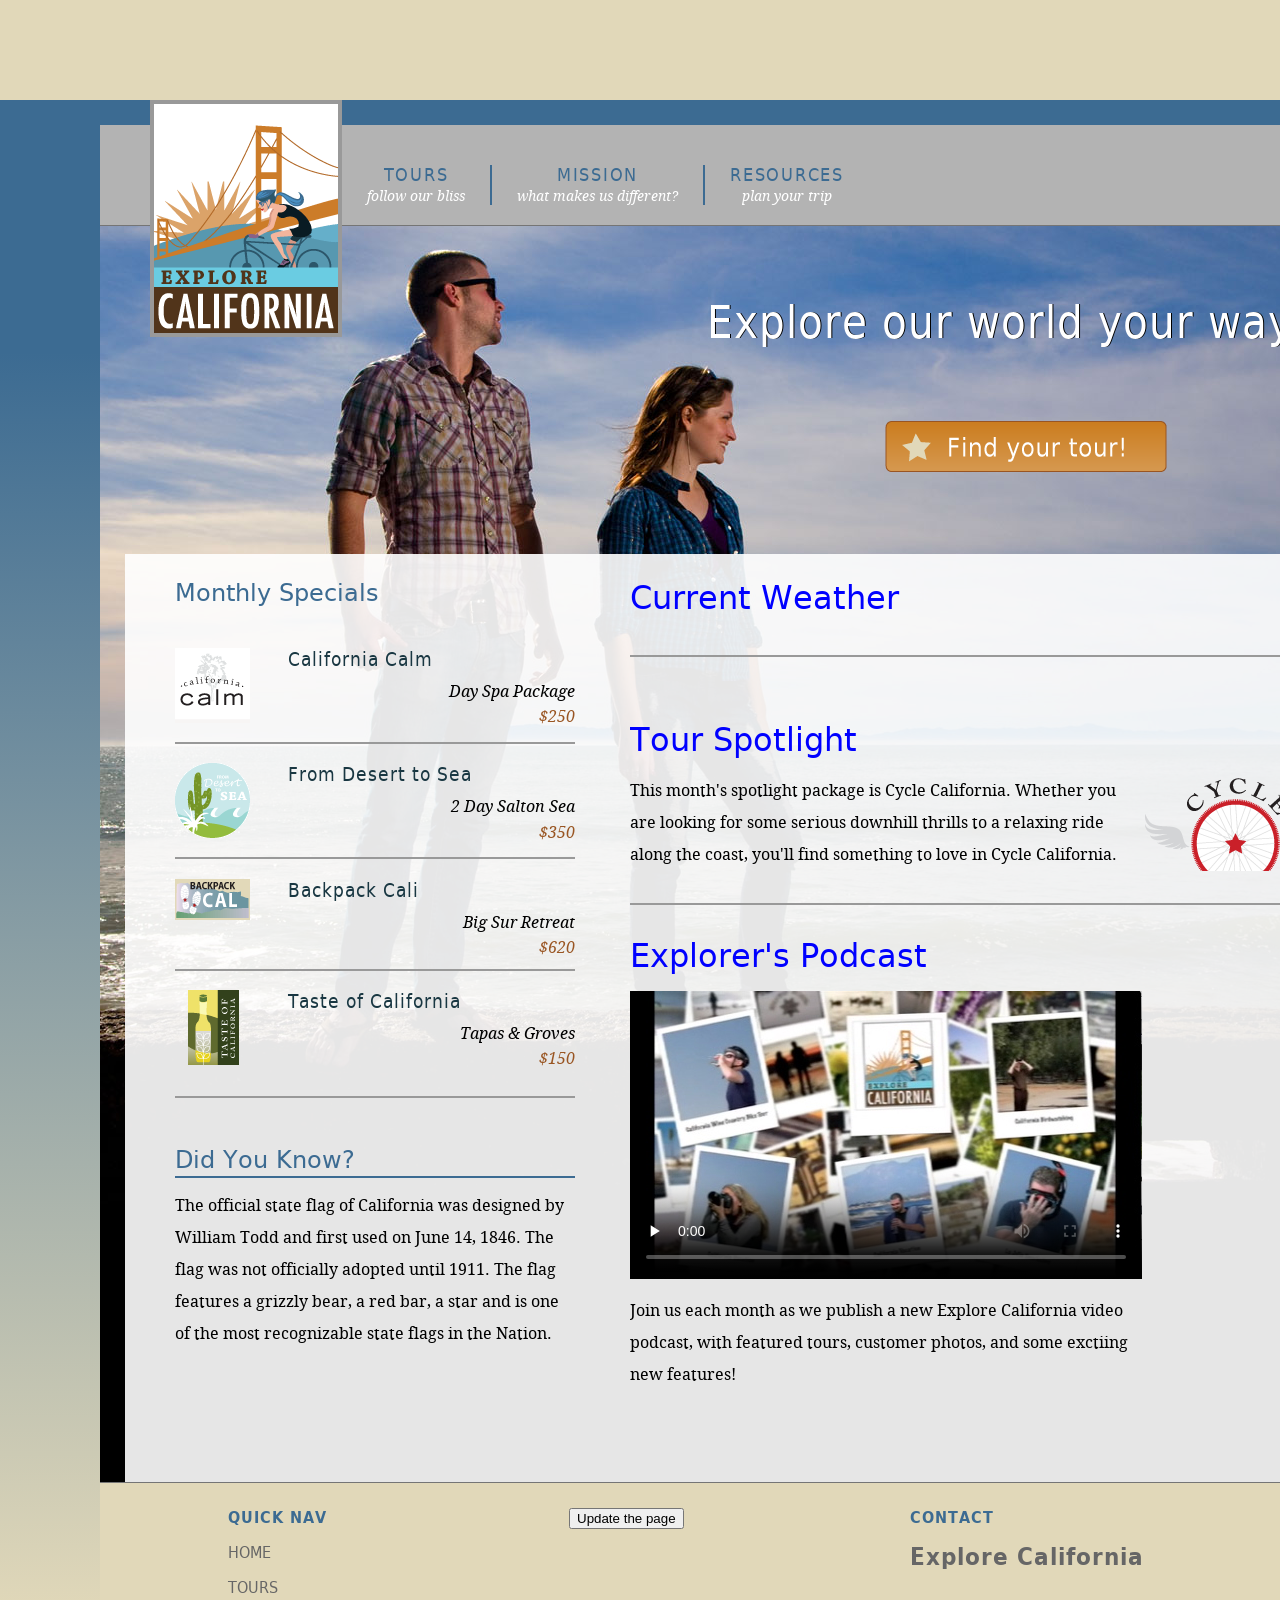
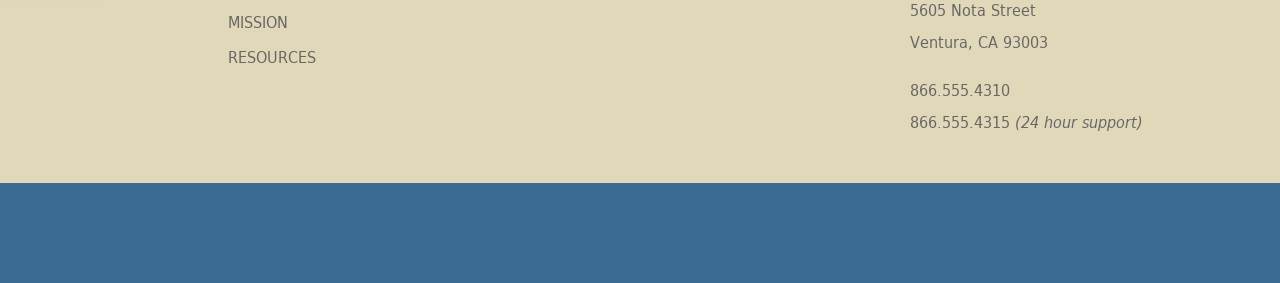
==== commit 2403c2bc: "Receive Message in Service Worker" ====
--- a/index.html
+++ b/index.html
@@ -85,7 +85,9 @@
       </ul>
       </section>
     <section id="footerResources">
-    
+      <ul>
+        <li><button onclick="update()">Update the page</button></li>
+      </ul>
     </section>
     <section id="companyInfo">
     <h1>Contact</h1>
--- a/_css/main.css
+++ b/_css/main.css
@@ -74,7 +74,7 @@
 }
 
 html, body {
-	margin: 0; padding: 0;}
+	margin: 100px; padding: 0;}
 
 body {
 	text-align:center;
@@ -416,7 +416,7 @@
 }
 #mainContent #mainArticle h1{
 	font: normal 2em DejaVuSans, Arial, sans-serif;
-	color: #3c6b92;
+	color: blue;
 	margin: 1.2em 0 .2em;
 }
 #mainContent #mainArticle #supportOptions h2{
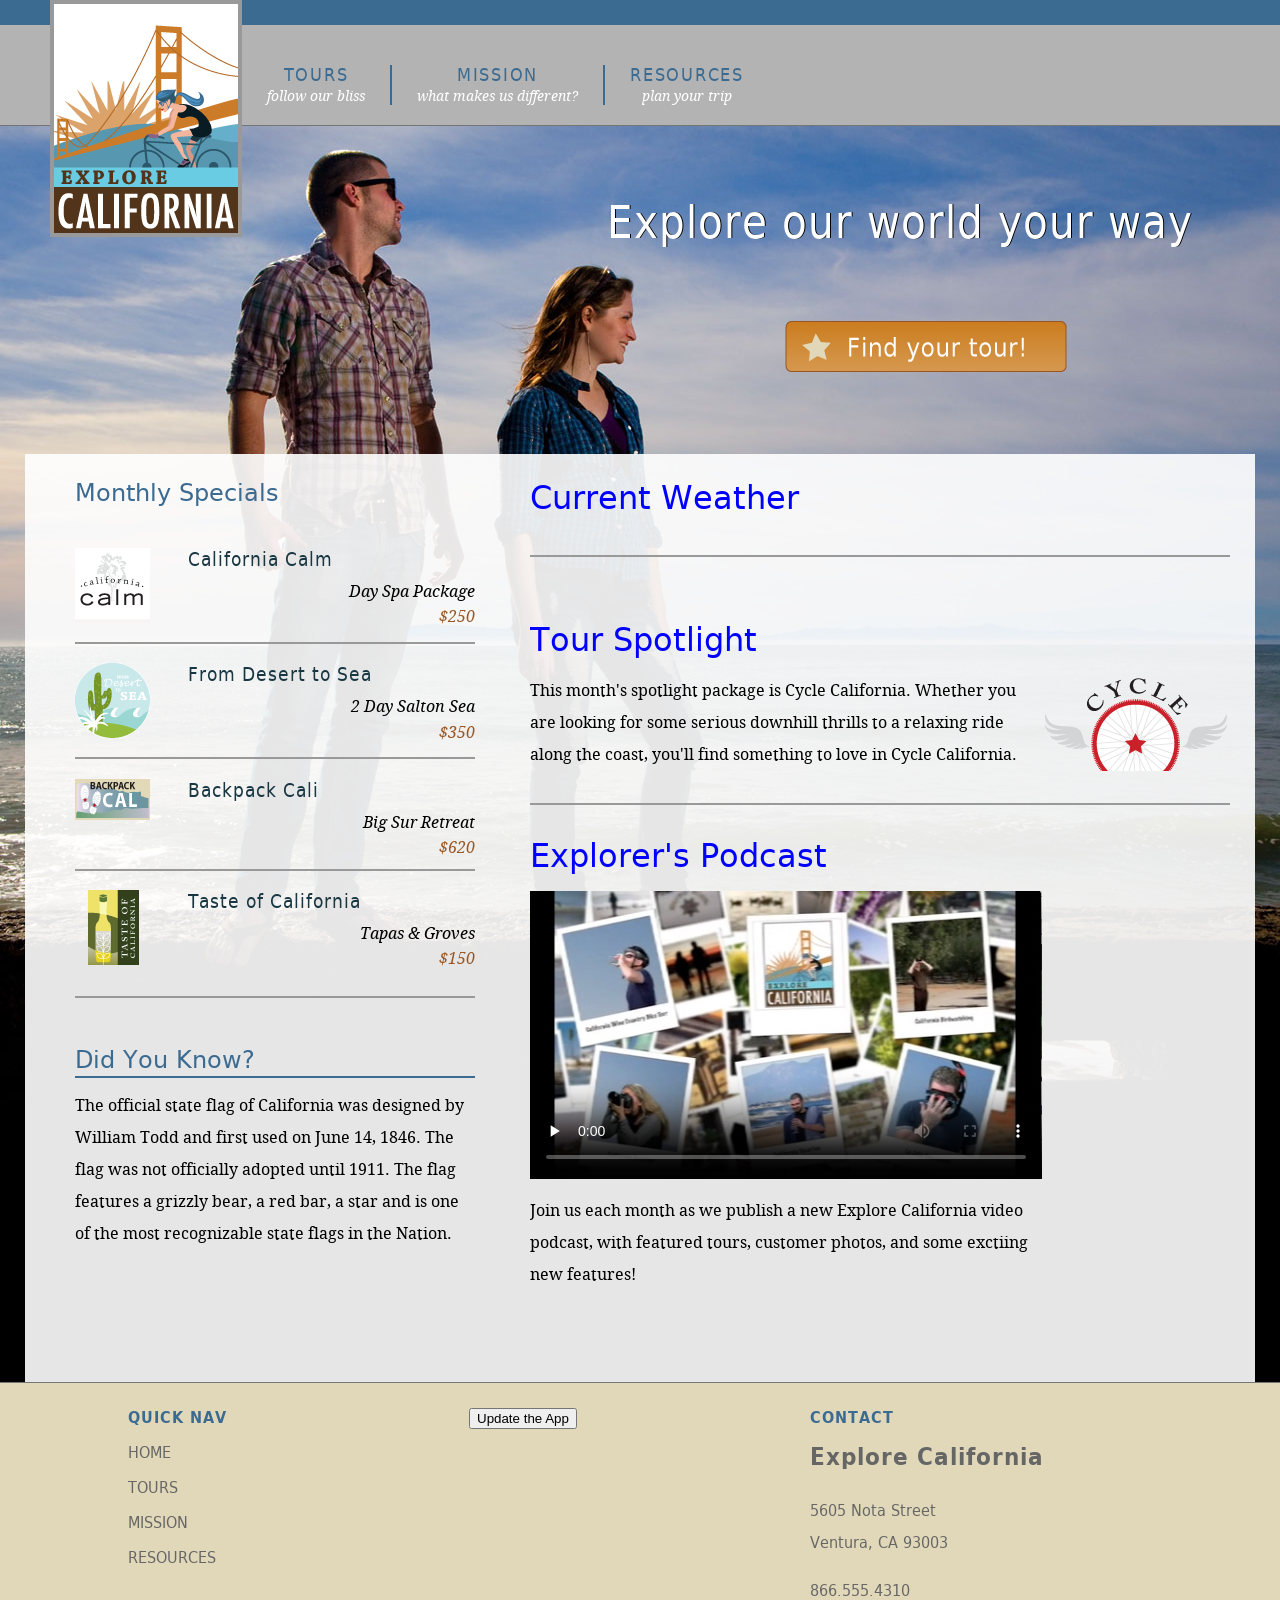
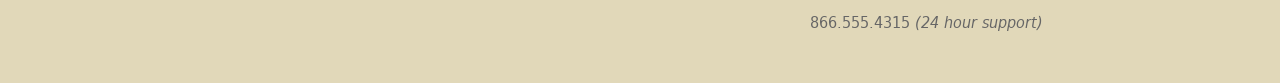
==== commit fd22b461: "Sync Manager Integration" ====
--- a/index.html
+++ b/index.html
@@ -86,7 +86,7 @@
       </section>
     <section id="footerResources">
       <ul>
-        <li><button onclick="update()">Update the page</button></li>
+        <li><button onclick="update()">Update the App</button></li>
       </ul>
     </section>
     <section id="companyInfo">
--- a/_css/main.css
+++ b/_css/main.css
@@ -74,7 +74,7 @@
 }
 
 html, body {
-	margin: 100px; padding: 0;}
+	margin: 0; padding: 0;}
 
 body {
 	text-align:center;
